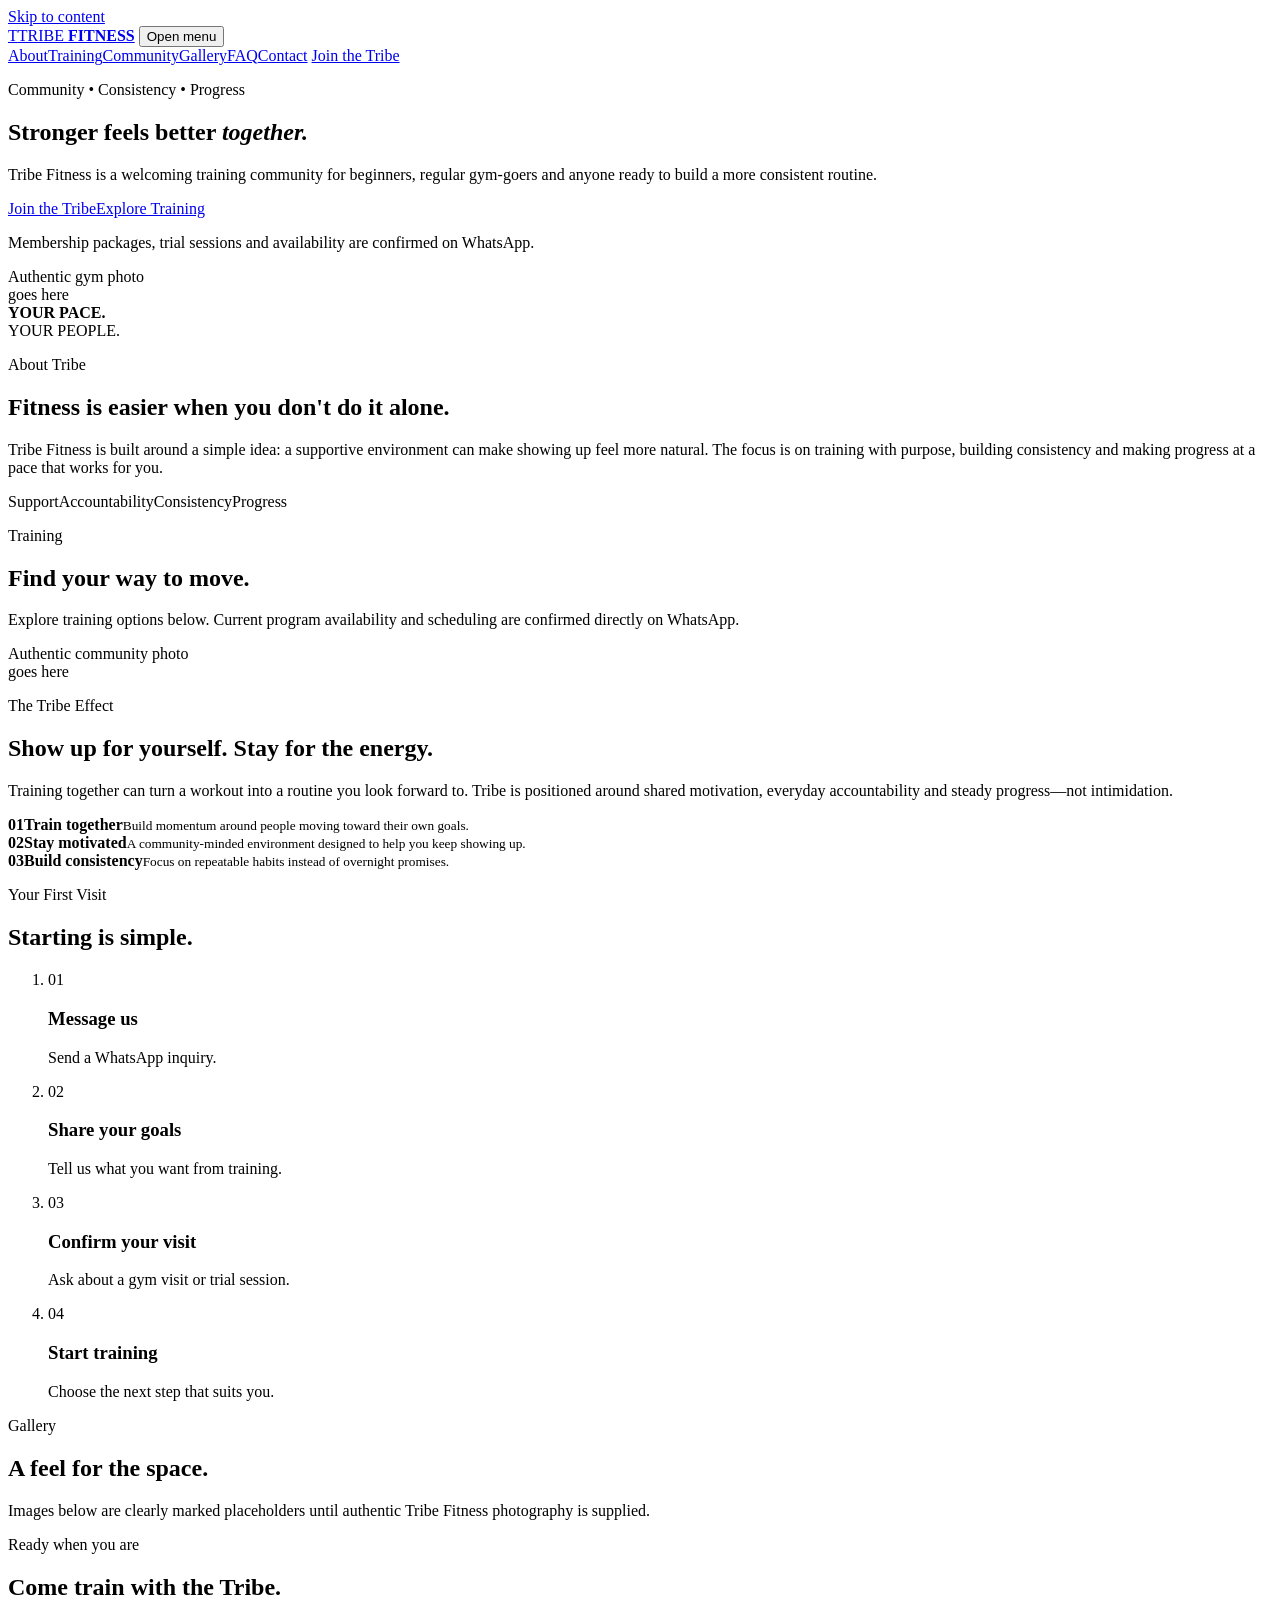
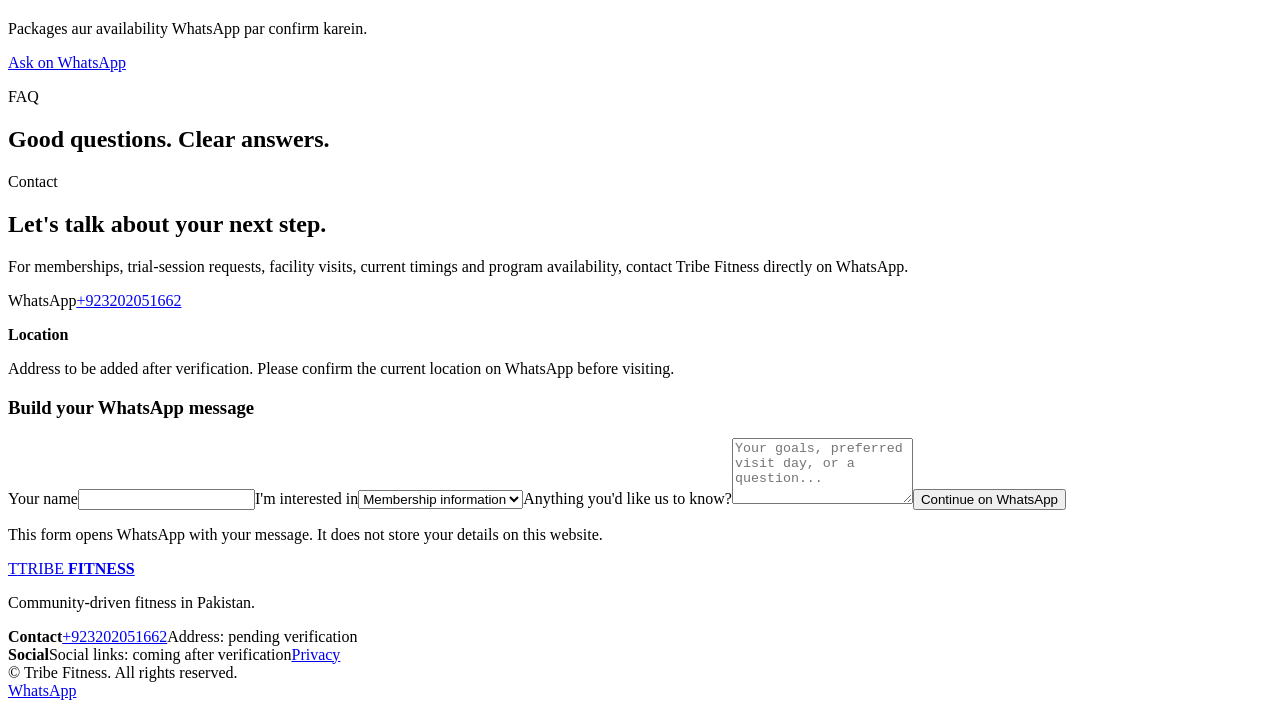
==== index.html @ e1e989a7 "Add index.html" ====
<!doctype html>
<html lang="en-PK">
<head>
  <meta charset="utf-8">
  <meta name="viewport" content="width=device-width,initial-scale=1">
  <title>Tribe Fitness Pakistan | Train Together. Progress Together.</title>
  <meta name="description" content="Tribe Fitness is a community-driven fitness space in Pakistan focused on supportive training, consistency and progress. Ask about memberships, trials and visits on WhatsApp.">
  <meta name="theme-color" content="#0b1017">
  <meta property="og:title" content="Tribe Fitness | Train Together. Progress Together.">
  <meta property="og:description" content="A supportive fitness community built around consistency, accountability and progress.">
  <meta property="og:type" content="website">
  <meta property="og:url" content="https://probuilderoffical.github.io/tribefitness/">
  <link rel="canonical" href="https://probuilderoffical.github.io/tribefitness/">
  <link rel="stylesheet" href="./assets/css/styles.css">
  <script type="application/ld+json">
  {"@context":"https://schema.org","@type":"HealthClub","name":"Tribe Fitness","url":"https://probuilderoffical.github.io/tribefitness/","telephone":"+923202051662","address":{"@type":"PostalAddress","addressCountry":"PK"}}
  </script>
</head>
<body>
<a class="skip-link" href="#main">Skip to content</a>
<header class="site-header" id="top">
  <div class="container nav-wrap">
    <a class="brand" href="#top" aria-label="Tribe Fitness home"><span class="brand-mark">T</span><span>TRIBE <b>FITNESS</b></span></a>
    <button class="nav-toggle" aria-expanded="false" aria-controls="site-nav"><span class="sr-only">Open menu</span><span></span><span></span></button>
    <nav id="site-nav" class="site-nav" aria-label="Primary">
      <a href="#about">About</a><a href="#training">Training</a><a href="#community">Community</a><a href="#gallery">Gallery</a><a href="#faq">FAQ</a><a href="#contact">Contact</a>
      <a class="button button-small wa-link" href="https://wa.me/923202051662">Join the Tribe</a>
    </nav>
  </div>
</header>

<main id="main">
<section class="hero">
  <div class="container hero-grid">
    <div class="hero-copy">
      <p class="eyebrow">Community • Consistency • Progress</p>
      <h1>Stronger feels better <em>together.</em></h1>
      <p class="lead">Tribe Fitness is a welcoming training community for beginners, regular gym-goers and anyone ready to build a more consistent routine.</p>
      <div class="actions"><a class="button wa-link" href="https://wa.me/923202051662">Join the Tribe</a><a class="button button-ghost" href="#training">Explore Training</a></div>
      <p class="micro">Membership packages, trial sessions and availability are confirmed on WhatsApp.</p>
    </div>
    <div class="hero-art" aria-label="Tribe Fitness community placeholder visual">
      <div class="photo-placeholder photo-tall"><span>Authentic gym photo<br>goes here</span></div>
      <div class="hero-badge"><strong>YOUR PACE.</strong><br>YOUR PEOPLE.</div>
    </div>
  </div>
</section>

<section class="section" id="about">
  <div class="container split">
    <div><p class="eyebrow">About Tribe</p><h2>Fitness is easier when you don't do it alone.</h2></div>
    <div><p>Tribe Fitness is built around a simple idea: a supportive environment can make showing up feel more natural. The focus is on training with purpose, building consistency and making progress at a pace that works for you.</p><div class="pill-row"><span>Support</span><span>Accountability</span><span>Consistency</span><span>Progress</span></div></div>
  </div>
</section>

<section class="section section-dark" id="training">
  <div class="container">
    <div class="section-head"><div><p class="eyebrow">Training</p><h2>Find your way to move.</h2></div><p>Explore training options below. Current program availability and scheduling are confirmed directly on WhatsApp.</p></div>
    <div class="card-grid" id="program-grid"></div>
  </div>
</section>

<section class="section community" id="community">
  <div class="container community-grid">
    <div class="photo-placeholder photo-wide"><span>Authentic community photo<br>goes here</span></div>
    <div><p class="eyebrow">The Tribe Effect</p><h2>Show up for yourself. Stay for the energy.</h2><p>Training together can turn a workout into a routine you look forward to. Tribe is positioned around shared motivation, everyday accountability and steady progress—not intimidation.</p>
      <div class="feature-list"><div><b>01</b><span><strong>Train together</strong><small>Build momentum around people moving toward their own goals.</small></span></div><div><b>02</b><span><strong>Stay motivated</strong><small>A community-minded environment designed to help you keep showing up.</small></span></div><div><b>03</b><span><strong>Build consistency</strong><small>Focus on repeatable habits instead of overnight promises.</small></span></div></div>
      <div id="testimonials" hidden><!-- Activate only when authentic, approved testimonials are available. --></div>
    </div>
  </div>
</section>

<section class="section journey">
  <div class="container"><p class="eyebrow">Your First Visit</p><h2>Starting is simple.</h2><ol class="steps"><li><span>01</span><h3>Message us</h3><p>Send a WhatsApp inquiry.</p></li><li><span>02</span><h3>Share your goals</h3><p>Tell us what you want from training.</p></li><li><span>03</span><h3>Confirm your visit</h3><p>Ask about a gym visit or trial session.</p></li><li><span>04</span><h3>Start training</h3><p>Choose the next step that suits you.</p></li></ol></div>
</section>

<section class="section section-soft" id="gallery">
  <div class="container"><div class="section-head"><div><p class="eyebrow">Gallery</p><h2>A feel for the space.</h2></div><p>Images below are clearly marked placeholders until authentic Tribe Fitness photography is supplied.</p></div><div class="gallery-grid" id="gallery-grid"></div></div>
</section>

<section class="section cta-section">
  <div class="container cta-box"><div><p class="eyebrow">Ready when you are</p><h2>Come train with the Tribe.</h2><p>Packages aur availability WhatsApp par confirm karein.</p></div><a class="button button-light wa-link" href="https://wa.me/923202051662">Ask on WhatsApp</a></div>
</section>

<section class="section" id="faq">
  <div class="container narrow"><p class="eyebrow">FAQ</p><h2>Good questions. Clear answers.</h2><div id="faq-list" class="faq-list"></div></div>
</section>

<section class="section section-dark" id="contact">
  <div class="container contact-grid"><div><p class="eyebrow">Contact</p><h2>Let's talk about your next step.</h2><p>For memberships, trial-session requests, facility visits, current timings and program availability, contact Tribe Fitness directly on WhatsApp.</p><p class="contact-number"><span>WhatsApp</span><a href="https://wa.me/923202051662">+923202051662</a></p><div class="address-note"><strong>Location</strong><p>Address to be added after verification. Please confirm the current location on WhatsApp before visiting.</p></div></div>
    <form id="whatsapp-form" class="contact-form"><h3>Build your WhatsApp message</h3><label for="name">Your name</label><input id="name" name="name" autocomplete="name" required><label for="interest">I'm interested in</label><select id="interest" name="interest"><option>Membership information</option><option>Trial session</option><option>Facility visit</option><option>Personal coaching</option><option>Training options</option></select><label for="message">Anything you'd like us to know?</label><textarea id="message" name="message" rows="4" placeholder="Your goals, preferred visit day, or a question..."></textarea><button class="button" type="submit">Continue on WhatsApp</button><p class="micro">This form opens WhatsApp with your message. It does not store your details on this website.</p></form>
  </div>
</section>
</main>

<footer class="site-footer"><div class="container footer-grid"><div><a class="brand" href="#top"><span class="brand-mark">T</span><span>TRIBE <b>FITNESS</b></span></a><p>Community-driven fitness in Pakistan.</p></div><div><strong>Contact</strong><a href="https://wa.me/923202051662">+923202051662</a><span>Address: pending verification</span></div><div><strong>Social</strong><span>Social links: coming after verification</span><a href="./privacy.html">Privacy</a></div></div><div class="container footer-bottom">© <span id="year"></span> Tribe Fitness. All rights reserved.</div></footer>
<a class="mobile-wa wa-link" href="https://wa.me/923202051662" aria-label="Contact Tribe Fitness on WhatsApp">WhatsApp</a>

<dialog id="lightbox"><button class="lightbox-close" aria-label="Close image">×</button><div id="lightbox-content"></div></dialog>
<script src="./assets/js/content.js"></script>
<script src="./assets/js/main.js"></script>
</body></html>
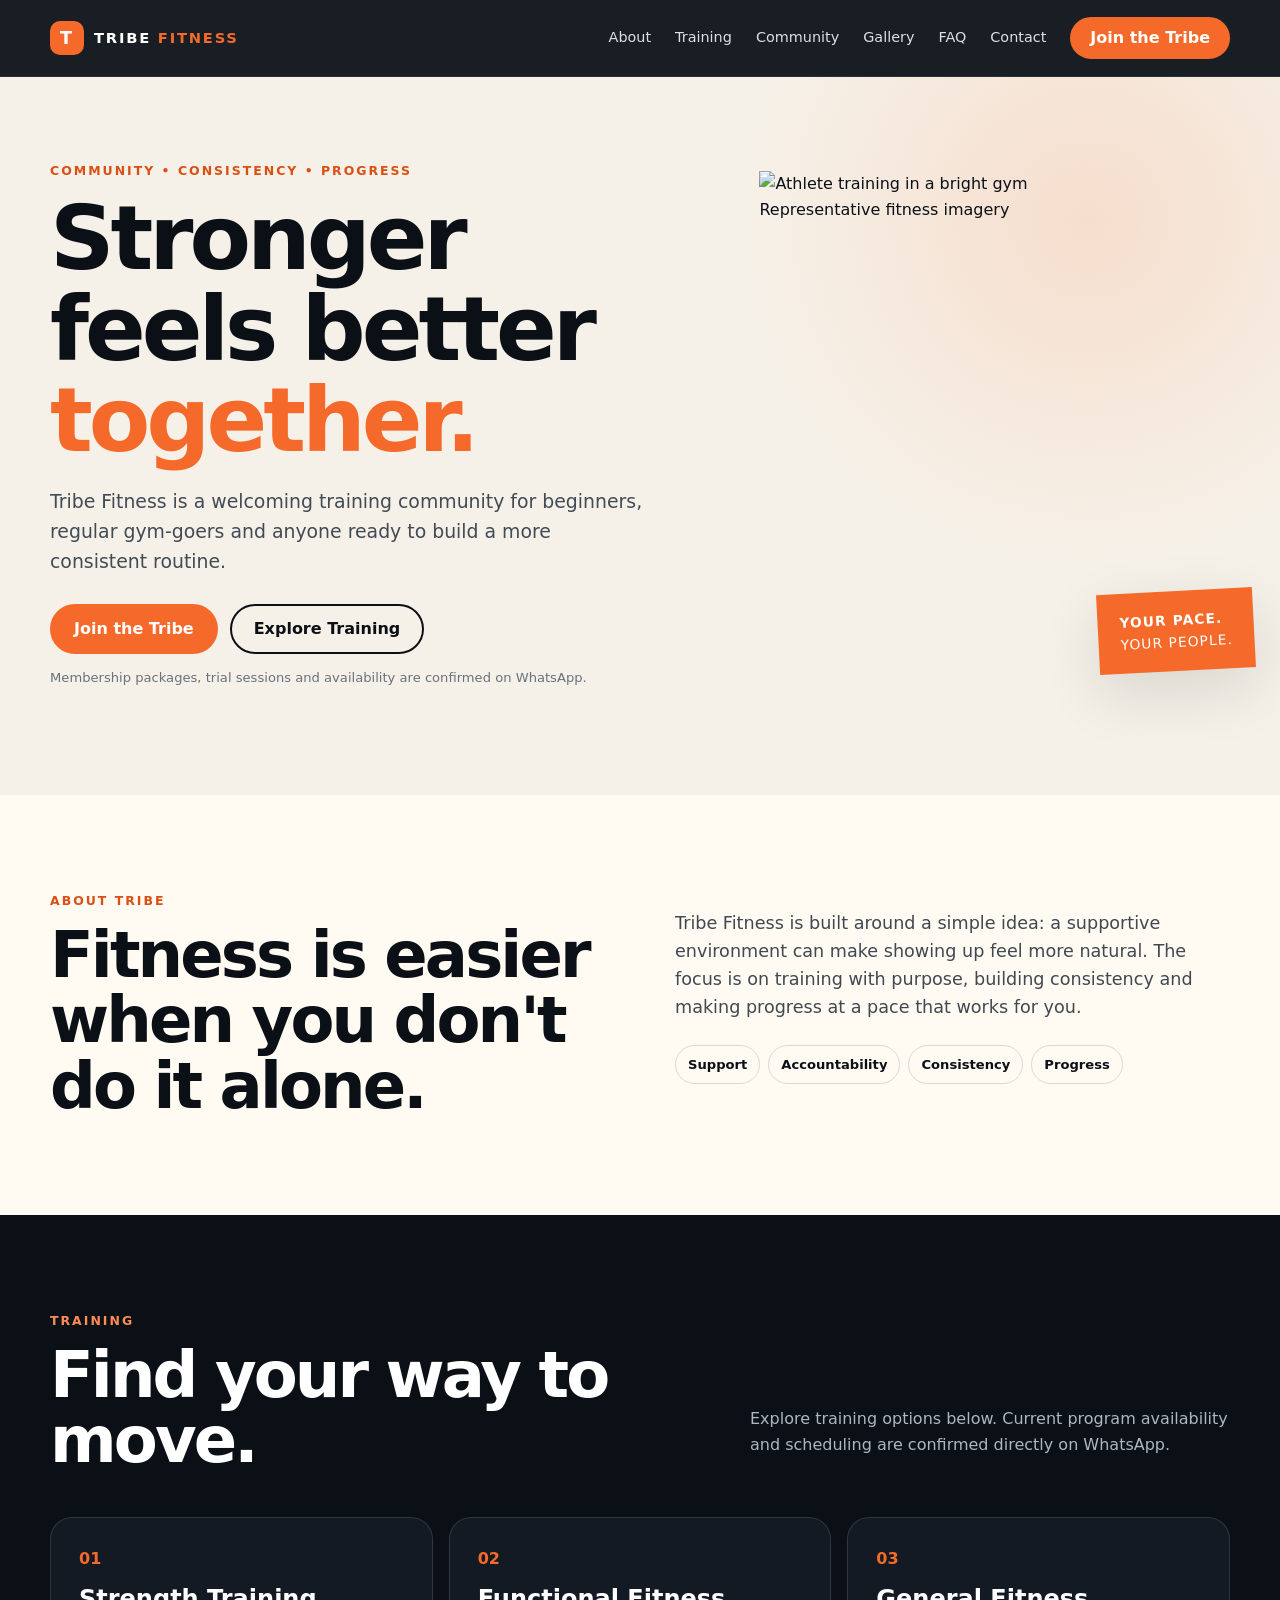
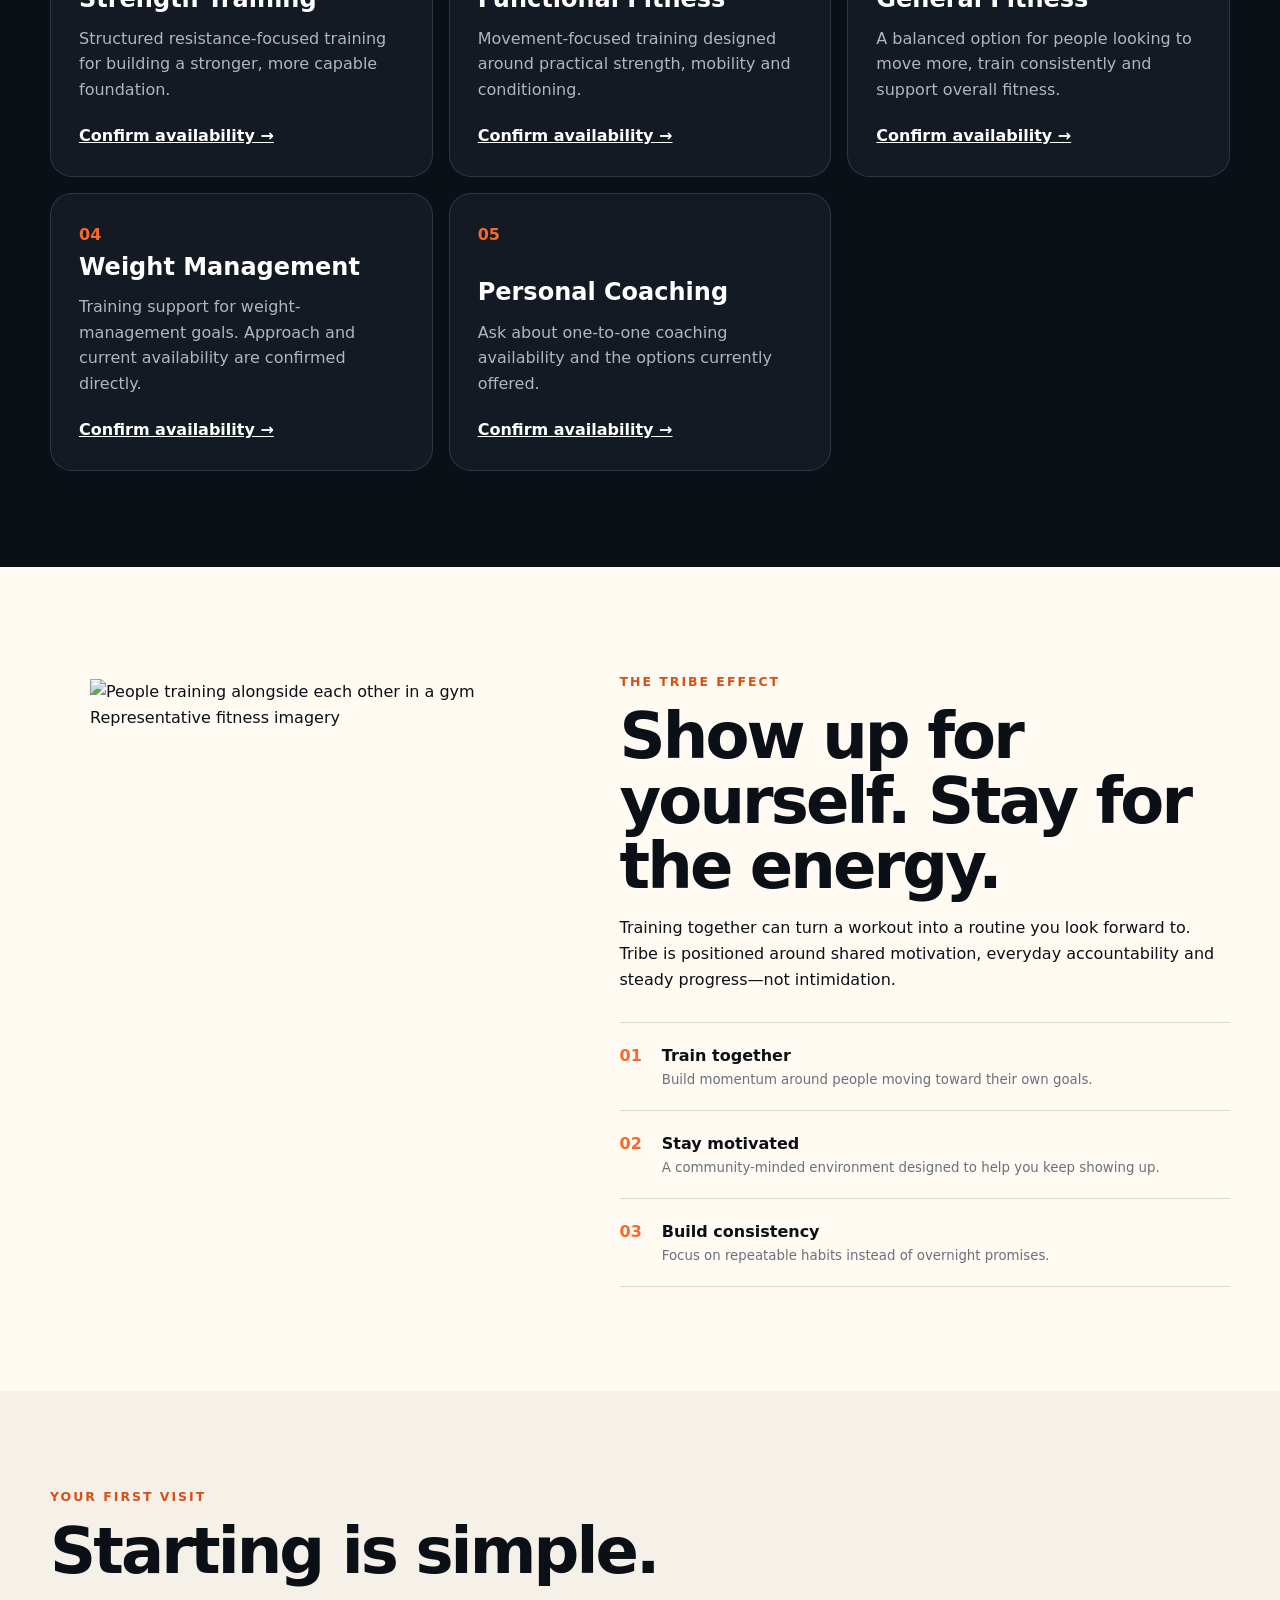
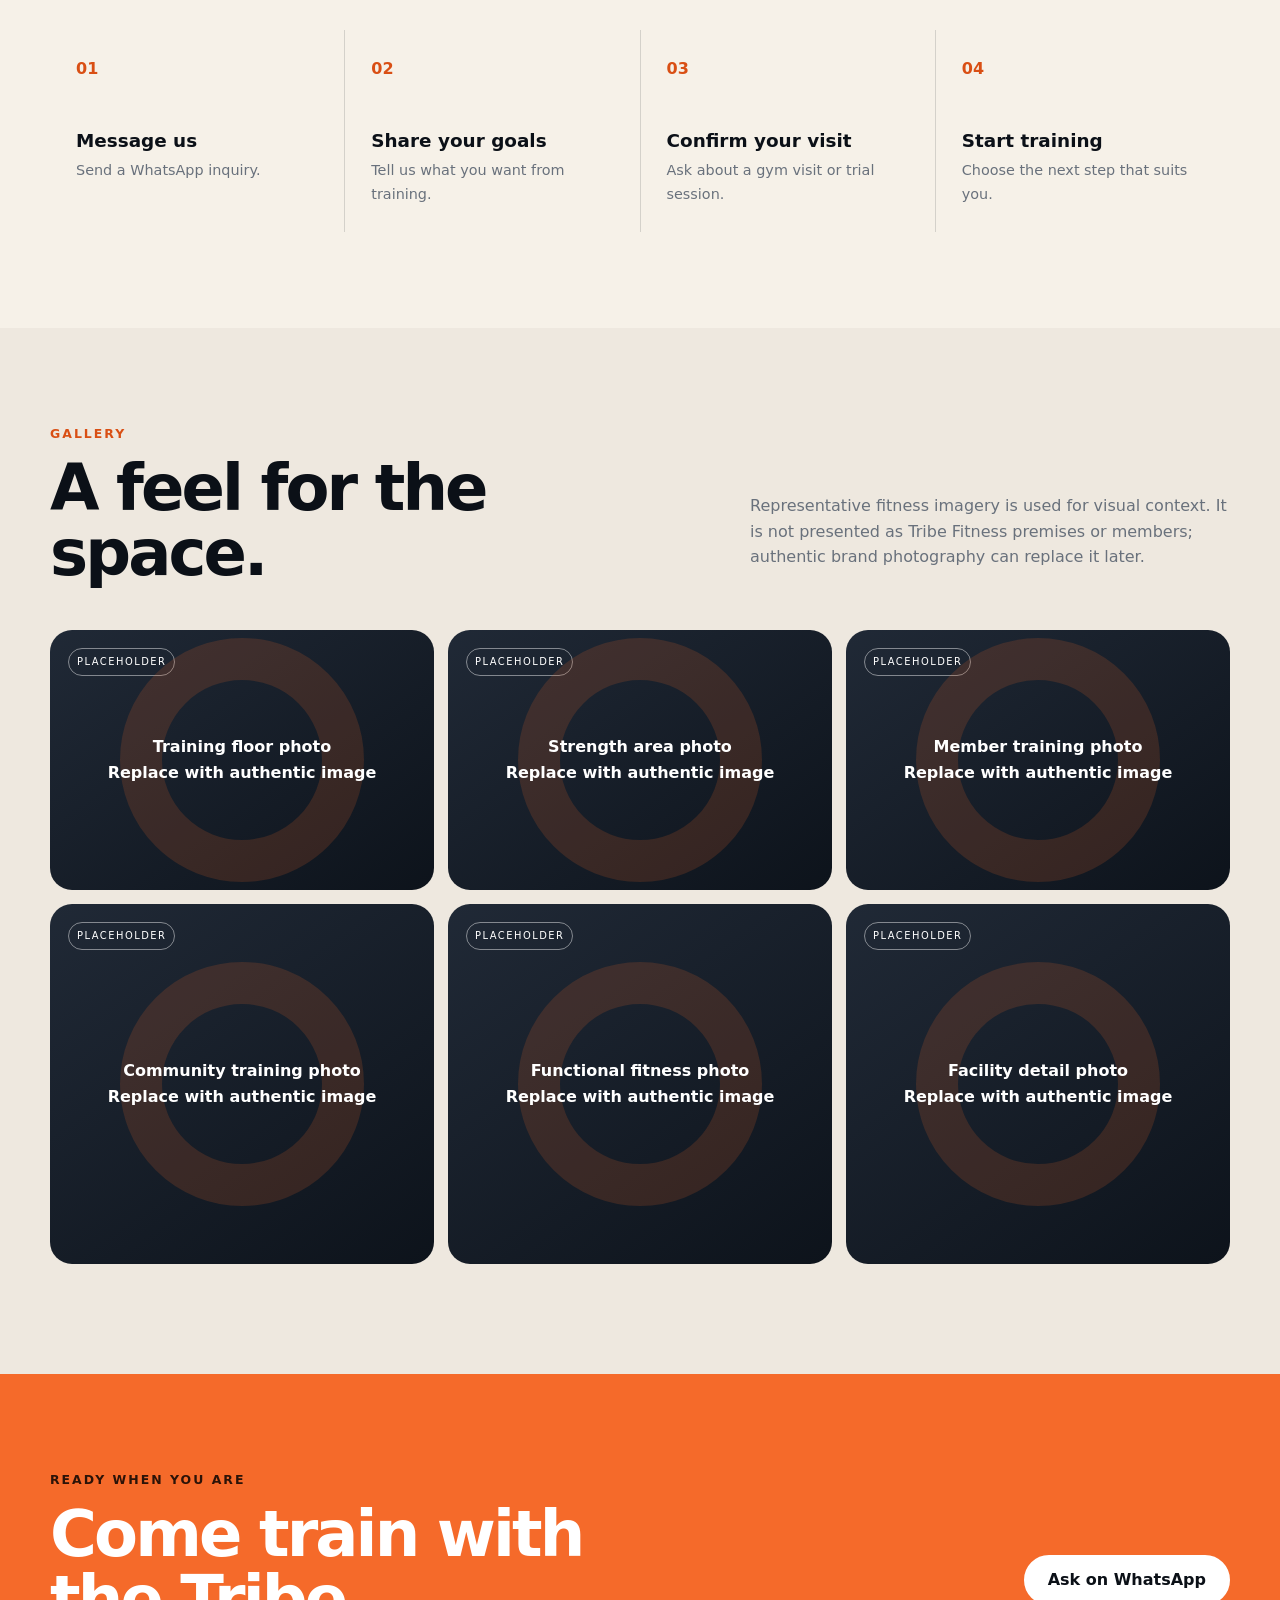
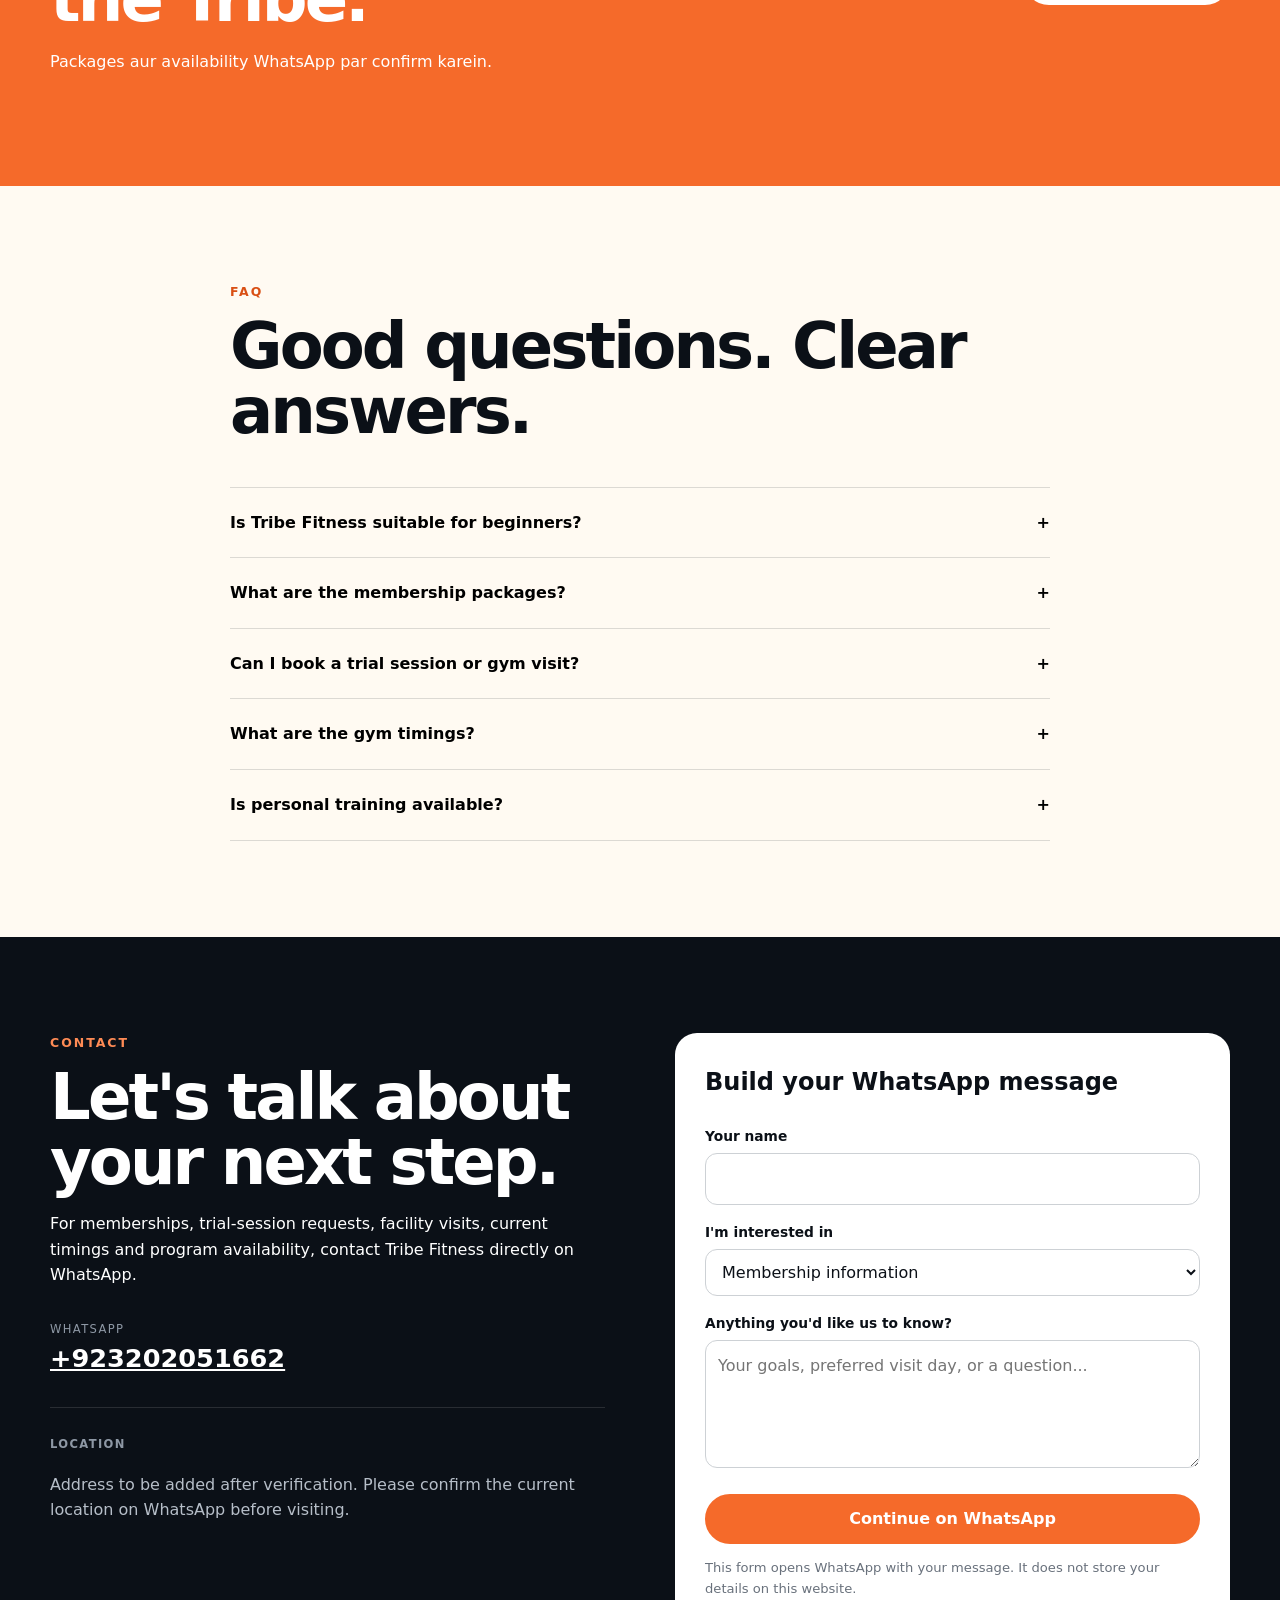
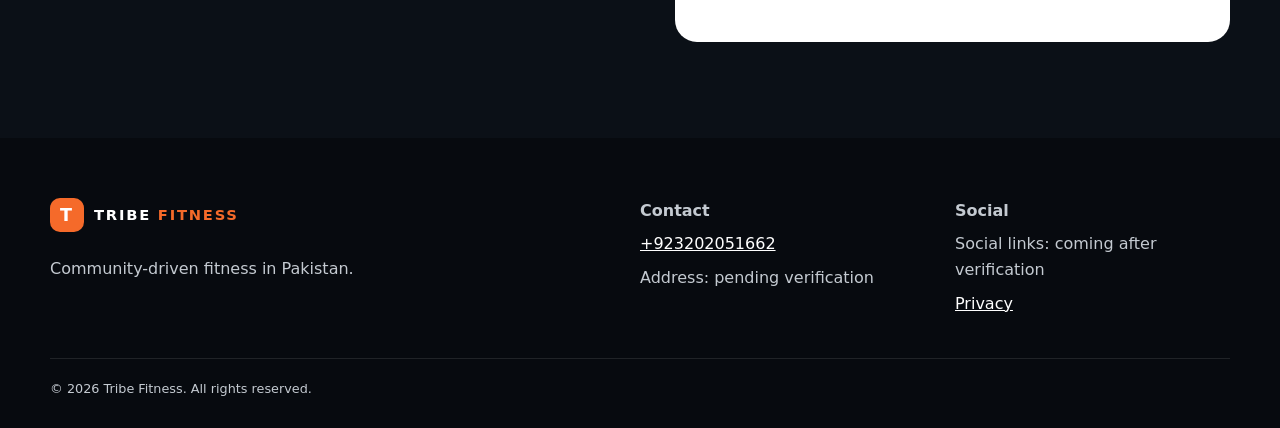
==== commit 262dc434: "Improve index.html with responsive imagery and motion" ====
--- a/index.html
+++ b/index.html
@@ -39,21 +39,21 @@
       <div class="actions"><a class="button wa-link" href="https://wa.me/923202051662">Join the Tribe</a><a class="button button-ghost" href="#training">Explore Training</a></div>
       <p class="micro">Membership packages, trial sessions and availability are confirmed on WhatsApp.</p>
     </div>
-    <div class="hero-art" aria-label="Tribe Fitness community placeholder visual">
-      <div class="photo-placeholder photo-tall"><span>Authentic gym photo<br>goes here</span></div>
+    <div class="hero-art reveal" aria-label="Fitness training visual">
+      <figure class="media-frame photo-tall"><img src="https://images.unsplash.com/photo-1662045010187-80bf72e85eee?auto=format&fit=crop&w=1100&q=82" alt="Athlete training in a bright gym" width="900" height="1200" fetchpriority="high" decoding="async"><figcaption>Representative fitness imagery</figcaption></figure>
       <div class="hero-badge"><strong>YOUR PACE.</strong><br>YOUR PEOPLE.</div>
     </div>
   </div>
 </section>
 
-<section class="section" id="about">
+<section class="section reveal" id="about">
   <div class="container split">
     <div><p class="eyebrow">About Tribe</p><h2>Fitness is easier when you don't do it alone.</h2></div>
     <div><p>Tribe Fitness is built around a simple idea: a supportive environment can make showing up feel more natural. The focus is on training with purpose, building consistency and making progress at a pace that works for you.</p><div class="pill-row"><span>Support</span><span>Accountability</span><span>Consistency</span><span>Progress</span></div></div>
   </div>
 </section>
 
-<section class="section section-dark" id="training">
+<section class="section section-dark reveal" id="training">
   <div class="container">
     <div class="section-head"><div><p class="eyebrow">Training</p><h2>Find your way to move.</h2></div><p>Explore training options below. Current program availability and scheduling are confirmed directly on WhatsApp.</p></div>
     <div class="card-grid" id="program-grid"></div>
@@ -62,7 +62,7 @@
 
 <section class="section community" id="community">
   <div class="container community-grid">
-    <div class="photo-placeholder photo-wide"><span>Authentic community photo<br>goes here</span></div>
+    <figure class="media-frame photo-wide reveal"><img src="https://images.unsplash.com/photo-1723117418183-2422c62a5a75?auto=format&fit=crop&w=1200&q=82" alt="People training alongside each other in a gym" width="1200" height="800" loading="lazy" decoding="async"><figcaption>Representative fitness imagery</figcaption></figure>
     <div><p class="eyebrow">The Tribe Effect</p><h2>Show up for yourself. Stay for the energy.</h2><p>Training together can turn a workout into a routine you look forward to. Tribe is positioned around shared motivation, everyday accountability and steady progress—not intimidation.</p>
       <div class="feature-list"><div><b>01</b><span><strong>Train together</strong><small>Build momentum around people moving toward their own goals.</small></span></div><div><b>02</b><span><strong>Stay motivated</strong><small>A community-minded environment designed to help you keep showing up.</small></span></div><div><b>03</b><span><strong>Build consistency</strong><small>Focus on repeatable habits instead of overnight promises.</small></span></div></div>
       <div id="testimonials" hidden><!-- Activate only when authentic, approved testimonials are available. --></div>
@@ -70,19 +70,19 @@
   </div>
 </section>
 
-<section class="section journey">
+<section class="section journey reveal">
   <div class="container"><p class="eyebrow">Your First Visit</p><h2>Starting is simple.</h2><ol class="steps"><li><span>01</span><h3>Message us</h3><p>Send a WhatsApp inquiry.</p></li><li><span>02</span><h3>Share your goals</h3><p>Tell us what you want from training.</p></li><li><span>03</span><h3>Confirm your visit</h3><p>Ask about a gym visit or trial session.</p></li><li><span>04</span><h3>Start training</h3><p>Choose the next step that suits you.</p></li></ol></div>
 </section>
 
-<section class="section section-soft" id="gallery">
-  <div class="container"><div class="section-head"><div><p class="eyebrow">Gallery</p><h2>A feel for the space.</h2></div><p>Images below are clearly marked placeholders until authentic Tribe Fitness photography is supplied.</p></div><div class="gallery-grid" id="gallery-grid"></div></div>
+<section class="section section-soft reveal" id="gallery">
+  <div class="container"><div class="section-head"><div><p class="eyebrow">Gallery</p><h2>A feel for the space.</h2></div><p>Representative fitness imagery is used for visual context. It is not presented as Tribe Fitness premises or members; authentic brand photography can replace it later.</p></div><div class="gallery-grid" id="gallery-grid"></div></div>
 </section>
 
-<section class="section cta-section">
+<section class="section cta-section reveal">
   <div class="container cta-box"><div><p class="eyebrow">Ready when you are</p><h2>Come train with the Tribe.</h2><p>Packages aur availability WhatsApp par confirm karein.</p></div><a class="button button-light wa-link" href="https://wa.me/923202051662">Ask on WhatsApp</a></div>
 </section>
 
-<section class="section" id="faq">
+<section class="section reveal" id="faq">
   <div class="container narrow"><p class="eyebrow">FAQ</p><h2>Good questions. Clear answers.</h2><div id="faq-list" class="faq-list"></div></div>
 </section>
 
--- a/assets/css/styles.css
+++ b/assets/css/styles.css
@@ -0,0 +1,2 @@
+:root{--ink:#0b1017;--ink-2:#131a23;--cream:#f6f1e8;--paper:#fffaf2;--orange:#f56a2a;--orange-dark:#d94f14;--muted:#69717c;--line:rgba(11,16,23,.14);--radius:22px;--shadow:0 20px 60px rgba(11,16,23,.12);--max:1180px}*{box-sizing:border-box}html{scroll-behavior:smooth}body{margin:0;background:var(--paper);color:var(--ink);font-family:Inter,ui-sans-serif,system-ui,-apple-system,BlinkMacSystemFont,"Segoe UI",sans-serif;line-height:1.6}body.nav-open{overflow:hidden}a{color:inherit}button,input,select,textarea{font:inherit}.container{width:min(calc(100% - 40px),var(--max));margin-inline:auto}.narrow{max-width:820px}.skip-link{position:fixed;left:16px;top:-100px;z-index:1000;background:#fff;padding:10px 14px}.skip-link:focus{top:16px}.site-header{position:sticky;top:0;z-index:50;background:rgba(11,16,23,.94);color:#fff;backdrop-filter:blur(12px);border-bottom:1px solid rgba(255,255,255,.08)}.nav-wrap{min-height:76px;display:flex;align-items:center;justify-content:space-between;gap:24px}.brand{display:inline-flex;align-items:center;gap:10px;text-decoration:none;font-size:.92rem;letter-spacing:.12em;font-weight:800}.brand b{color:var(--orange)}.brand-mark{display:grid;place-items:center;width:34px;height:34px;background:var(--orange);color:#fff;border-radius:10px;font-size:1.1rem}.site-nav{display:flex;align-items:center;gap:24px}.site-nav>a:not(.button){text-decoration:none;color:#dce0e5;font-size:.9rem}.site-nav>a:hover{color:#fff}.nav-toggle{display:none;background:none;border:0;color:#fff;padding:10px}.nav-toggle span:not(.sr-only){display:block;width:24px;height:2px;background:currentColor;margin:5px}.button{display:inline-flex;justify-content:center;align-items:center;min-height:50px;padding:0 22px;border:2px solid var(--orange);border-radius:999px;background:var(--orange);color:#fff;text-decoration:none;font-weight:800;cursor:pointer;transition:.2s}.button:hover{background:var(--orange-dark);border-color:var(--orange-dark);transform:translateY(-1px)}.button-small{min-height:42px;padding-inline:18px}.button-ghost{background:transparent;color:var(--ink);border-color:var(--ink)}.button-ghost:hover{background:var(--ink);border-color:var(--ink);color:#fff}.button-light{background:#fff;color:var(--ink);border-color:#fff}.hero{overflow:hidden;padding:78px 0 88px;background:radial-gradient(circle at 85% 20%,rgba(245,106,42,.14),transparent 28%),var(--cream)}.hero-grid{display:grid;grid-template-columns:1.08fr .92fr;align-items:center;gap:70px}.eyebrow{margin:0 0 12px;color:var(--orange-dark);text-transform:uppercase;letter-spacing:.16em;font-size:.78rem;font-weight:900}.hero h1,.section h2{margin:0;letter-spacing:-.045em;line-height:1.02}.hero h1{max-width:760px;font-size:clamp(3.5rem,7vw,6.8rem)}.hero h1 em{display:block;color:var(--orange);font-style:normal}.lead{max-width:640px;font-size:1.18rem;color:#414a55}.actions{display:flex;gap:12px;flex-wrap:wrap;margin:28px 0 12px}.micro{font-size:.82rem;color:var(--muted)}.hero-art{position:relative;min-height:520px}.photo-placeholder{position:relative;display:grid;place-items:center;overflow:hidden;border-radius:var(--radius);background:linear-gradient(145deg,#202936,#0d131b);color:#fff;text-align:center;box-shadow:var(--shadow)}.photo-placeholder:before{content:"PLACEHOLDER";position:absolute;top:18px;left:18px;padding:5px 8px;border:1px solid rgba(255,255,255,.45);border-radius:999px;font-size:.62rem;letter-spacing:.15em}.photo-placeholder:after{content:"";position:absolute;width:160px;height:160px;border:42px solid var(--orange);border-radius:50%;opacity:.16}.photo-placeholder span{position:relative;z-index:1;font-weight:800}.photo-tall{height:520px}.hero-badge{position:absolute;right:-24px;bottom:36px;background:var(--orange);color:#fff;padding:18px 22px;transform:rotate(-3deg);font-size:.86rem;letter-spacing:.08em;box-shadow:var(--shadow)}.section{padding:96px 0}.section h2{font-size:clamp(2.4rem,5vw,4.6rem);max-width:780px}.split{display:grid;grid-template-columns:1fr 1fr;gap:70px;align-items:start}.split>div:last-child{font-size:1.1rem;color:#404852}.pill-row{display:flex;flex-wrap:wrap;gap:8px;margin-top:24px}.pill-row span{border:1px solid var(--line);border-radius:999px;padding:8px 12px;color:var(--ink);font-size:.82rem;font-weight:700}.section-dark{background:var(--ink);color:#fff}.section-dark .eyebrow{color:#ff8b55}.section-head{display:flex;justify-content:space-between;gap:40px;align-items:end;margin-bottom:44px}.section-head>p{max-width:480px;color:#69717c}.section-dark .section-head>p{color:#aeb6c1}.card-grid{display:grid;grid-template-columns:repeat(3,1fr);gap:16px}.training-card{min-height:260px;padding:28px;border:1px solid rgba(255,255,255,.12);border-radius:var(--radius);background:var(--ink-2);display:flex;flex-direction:column}.training-card .num{color:var(--orange);font-weight:900}.training-card h3{margin:auto 0 8px;font-size:1.5rem}.training-card p{color:#aeb6c1;margin:0}.training-card a{margin-top:20px;color:#fff;font-weight:800}.community-grid{display:grid;grid-template-columns:.9fr 1.1fr;gap:70px;align-items:center}.photo-wide{height:600px}.feature-list{margin-top:30px;border-top:1px solid var(--line)}.feature-list>div{display:flex;gap:20px;padding:20px 0;border-bottom:1px solid var(--line)}.feature-list b{color:var(--orange)}.feature-list span{display:grid}.feature-list small{color:var(--muted)}.journey{background:var(--cream)}.steps{list-style:none;padding:0;margin:46px 0 0;display:grid;grid-template-columns:repeat(4,1fr);gap:1px;background:var(--line)}.steps li{background:var(--cream);padding:26px}.steps span{color:var(--orange-dark);font-weight:900}.steps h3{font-size:1.15rem;margin:44px 0 4px}.steps p{margin:0;color:var(--muted);font-size:.9rem}.section-soft{background:#eee8df}.gallery-grid{columns:3;column-gap:14px}.gallery-item{width:100%;margin:0 0 14px;padding:0;border:0;background:none;cursor:pointer;break-inside:avoid}.gallery-item .photo-placeholder{height:260px;box-shadow:none}.gallery-item:nth-child(2n) .photo-placeholder{height:360px}.gallery-item:focus-visible{outline:3px solid var(--orange);outline-offset:4px}.cta-section{background:var(--orange);color:#fff}.cta-box{display:flex;align-items:center;justify-content:space-between;gap:40px}.cta-section .eyebrow{color:#2c1308}.cta-section h2{max-width:650px}.faq-list{margin-top:42px}.faq-item{border-top:1px solid var(--line)}.faq-item:last-child{border-bottom:1px solid var(--line)}.faq-item button{width:100%;padding:22px 0;border:0;background:none;text-align:left;font-weight:800;display:flex;justify-content:space-between;gap:20px;cursor:pointer}.faq-answer{padding:0 0 22px;color:var(--muted)}.contact-grid{display:grid;grid-template-columns:1fr 1fr;gap:70px}.contact-number{display:grid;margin-top:32px}.contact-number span,.address-note strong{font-size:.72rem;letter-spacing:.12em;text-transform:uppercase;color:#8e98a5}.contact-number a{font-size:1.6rem;color:#fff;font-weight:800}.address-note{margin-top:28px;padding-top:22px;border-top:1px solid rgba(255,255,255,.12);color:#b6bec8}.contact-form{padding:30px;border-radius:var(--radius);background:#fff;color:var(--ink)}.contact-form h3{margin-top:0;font-size:1.5rem}.contact-form label{display:block;margin:16px 0 6px;font-weight:800;font-size:.86rem}.contact-form input,.contact-form select,.contact-form textarea{width:100%;border:1px solid #cdd1d5;border-radius:12px;padding:12px;background:#fff;color:var(--ink)}.contact-form .button{width:100%;margin-top:18px}.site-footer{padding:60px 0 28px;background:#070a0f;color:#c4cad1}.footer-grid{display:grid;grid-template-columns:2fr 1fr 1fr;gap:40px}.footer-grid>div{display:flex;flex-direction:column;gap:8px}.footer-grid a{color:#fff}.footer-bottom{border-top:1px solid rgba(255,255,255,.1);margin-top:42px;padding-top:20px;font-size:.8rem}.mobile-wa{display:none}.sr-only{position:absolute;width:1px;height:1px;padding:0;margin:-1px;overflow:hidden;clip:rect(0,0,0,0);white-space:nowrap;border:0}:focus-visible{outline:3px solid var(--orange);outline-offset:3px}dialog{width:min(90vw,760px);border:0;border-radius:var(--radius);padding:18px;background:var(--ink);color:#fff}dialog::backdrop{background:rgba(0,0,0,.78)}.lightbox-close{float:right;border:0;background:none;color:#fff;font-size:2rem;cursor:pointer}#lightbox-content{clear:both}.lightbox-placeholder{height:65vh;box-shadow:none}
+@media(max-width:900px){.nav-toggle{display:block}.site-nav{display:none;position:fixed;inset:76px 0 auto 0;background:var(--ink);padding:24px 20px 36px;flex-direction:column;align-items:stretch}.site-nav.open{display:flex}.hero-grid,.split,.community-grid,.contact-grid{grid-template-columns:1fr}.hero-art{min-height:auto}.photo-tall{height:400px}.hero-badge{right:10px}.card-grid{grid-template-columns:1fr 1fr}.steps{grid-template-columns:1fr 1fr}.photo-wide{height:420px}.gallery-grid{columns:2}.footer-grid{grid-template-columns:1fr 1fr}.section-head{align-items:start;flex-direction:column}.mobile-wa{display:flex;position:fixed;right:16px;bottom:16px;z-index:40;background:var(--orange);color:#fff;text-decoration:none;font-weight:900;border-radius:999px;padding:12px 18px;box-shadow:var(--shadow)}}@media(max-width:600px){.container{width:min(calc(100% - 28px),var(--max))}.hero{padding:54px 0 64px}.hero h1{font-size:clamp(3rem,15vw,4.5rem)}.section{padding:70px 0}.card-grid,.steps,.footer-grid{grid-template-columns:1fr}.gallery-grid{columns:1}.cta-box{align-items:flex-start;flex-direction:column}.photo-tall{height:340px}.photo-wide{height:360px}.steps li{padding:22px}.steps h3{margin-top:24px}}@media(prefers-reduced-motion:reduce){html{scroll-behavior:auto}*,*:before,*:after{transition:none!important}}
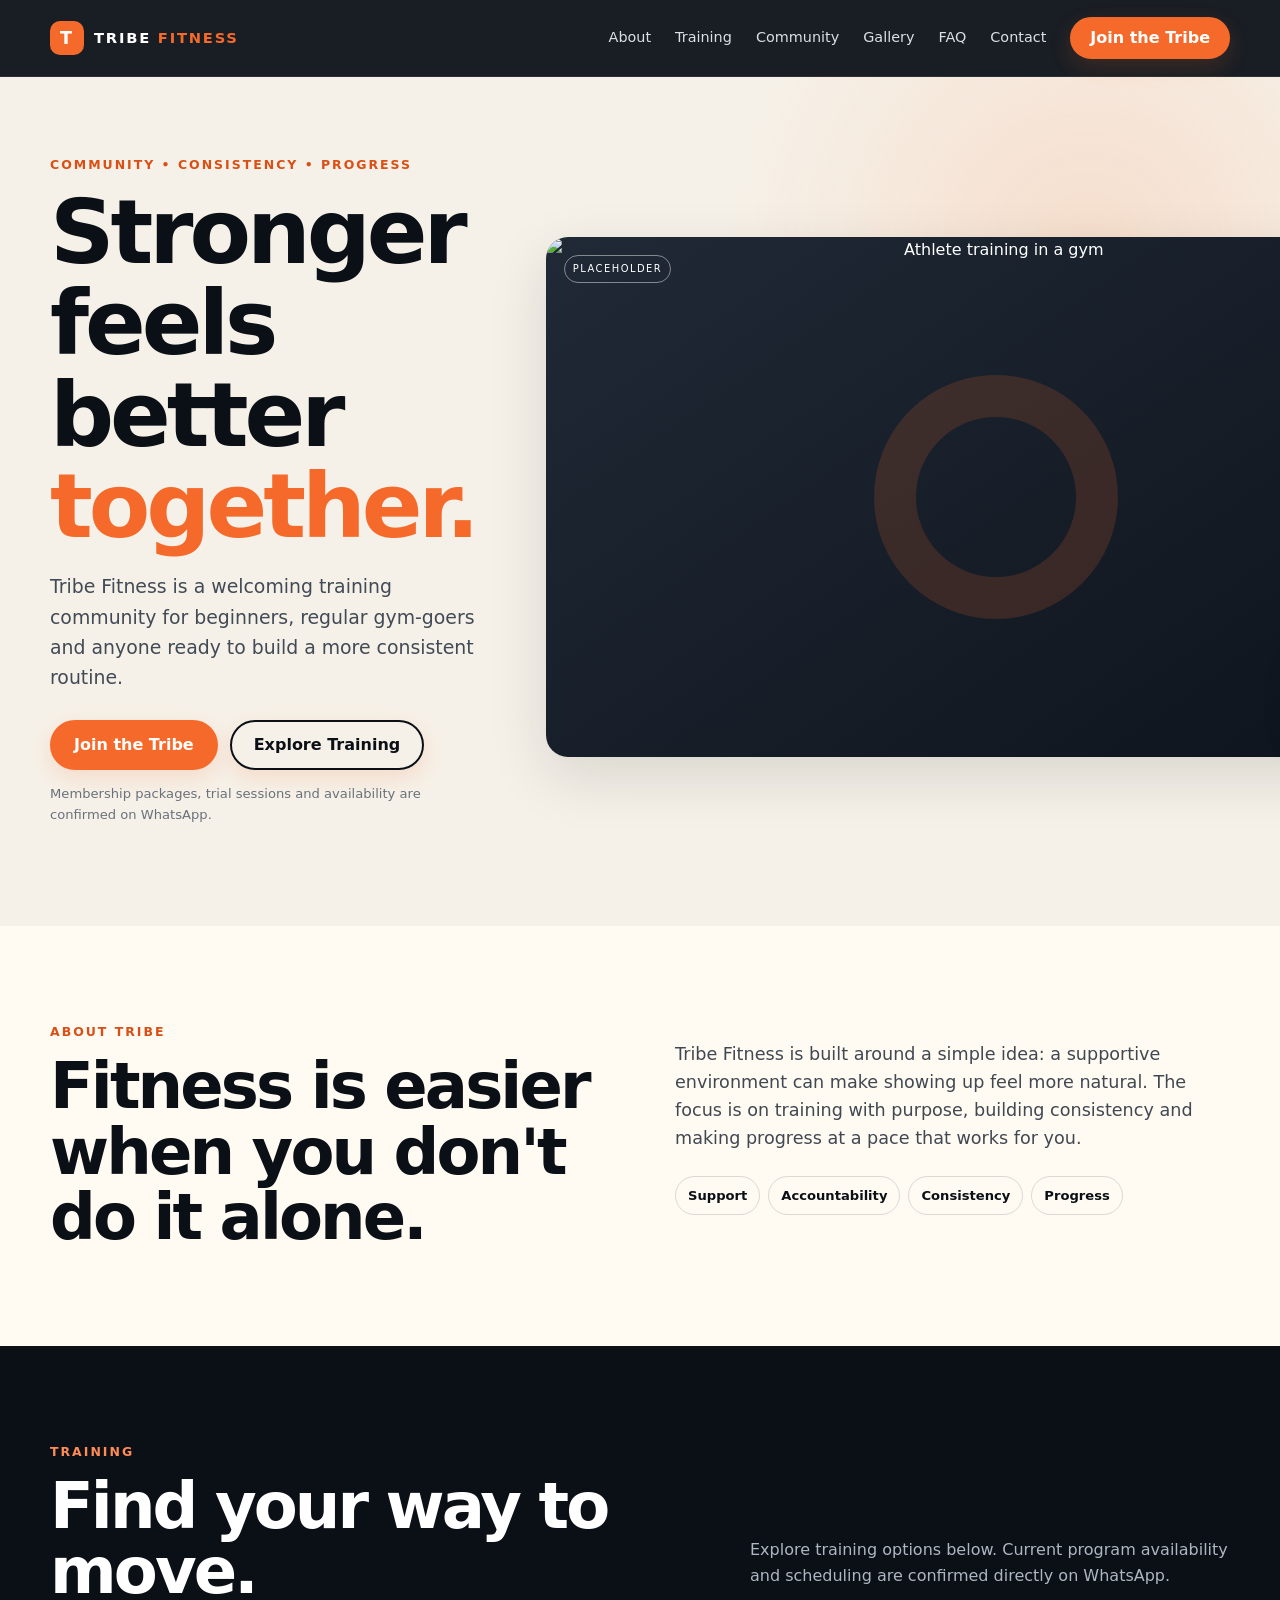
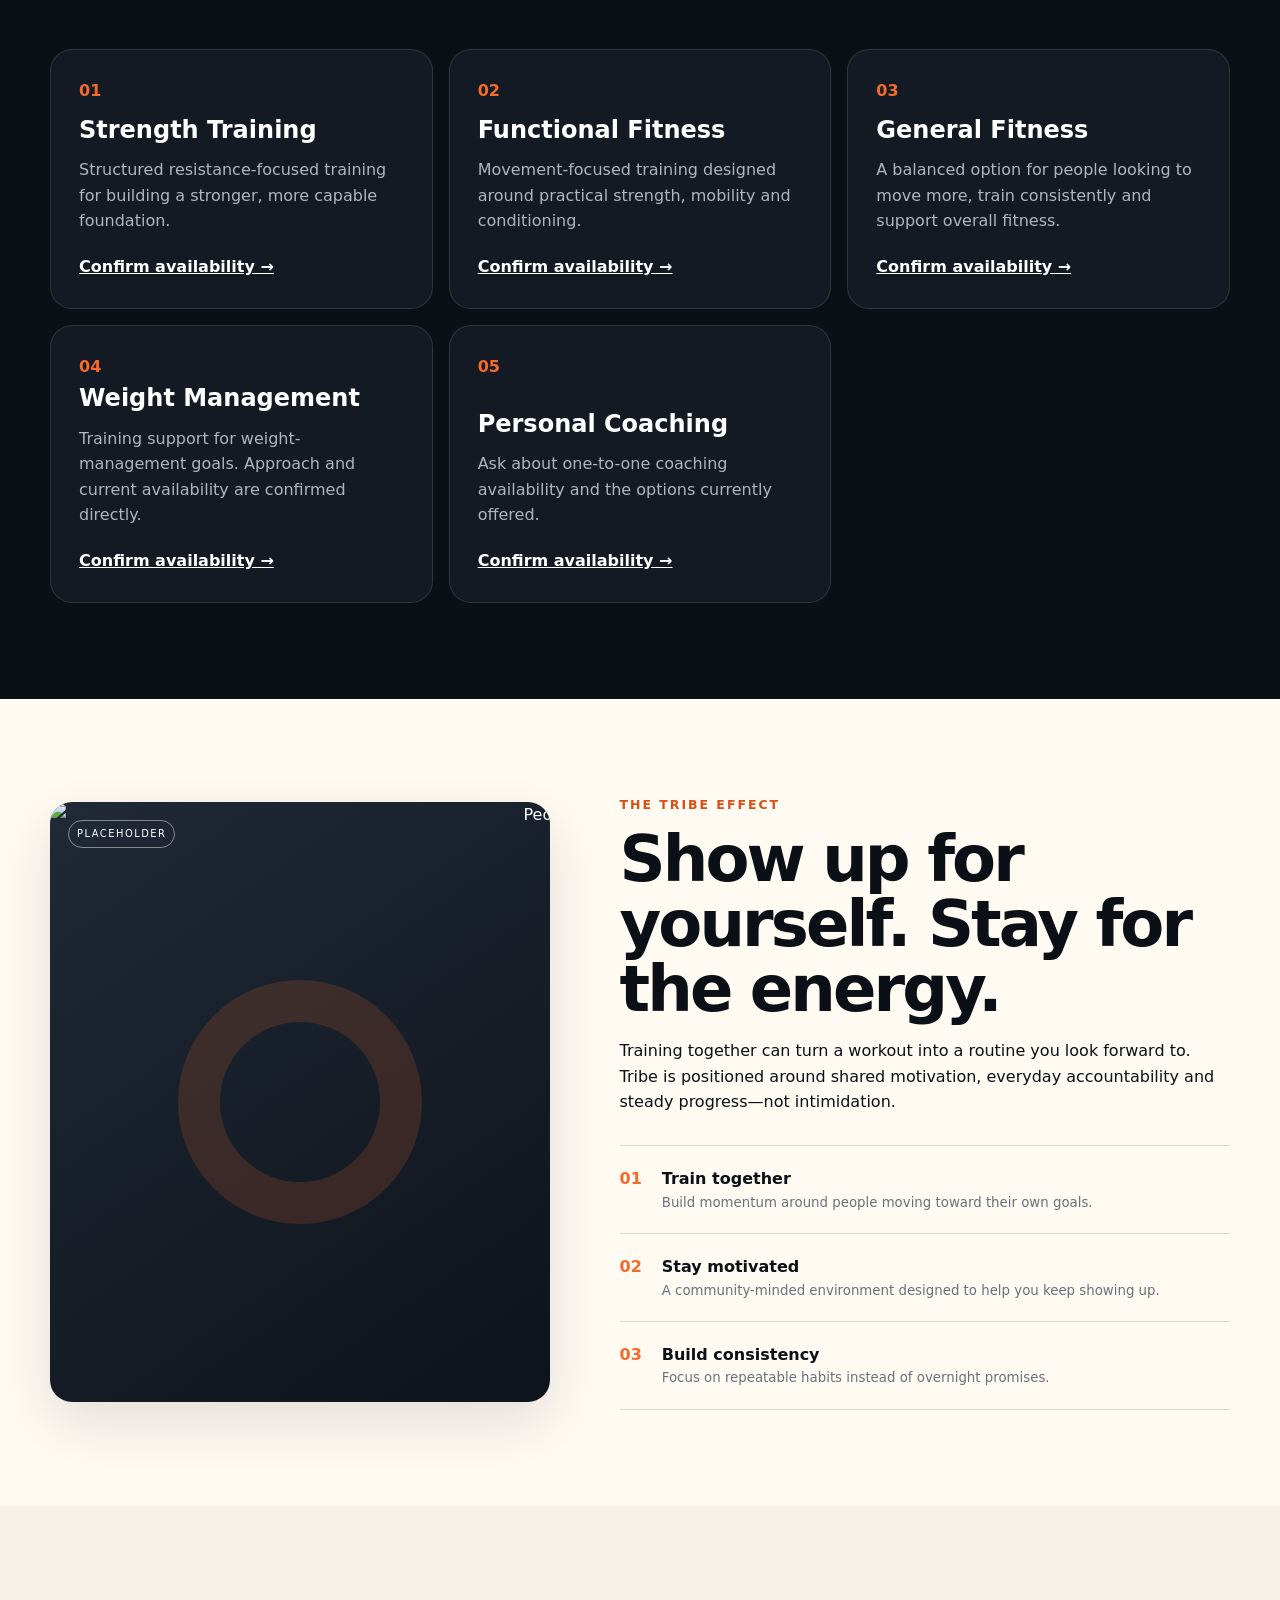
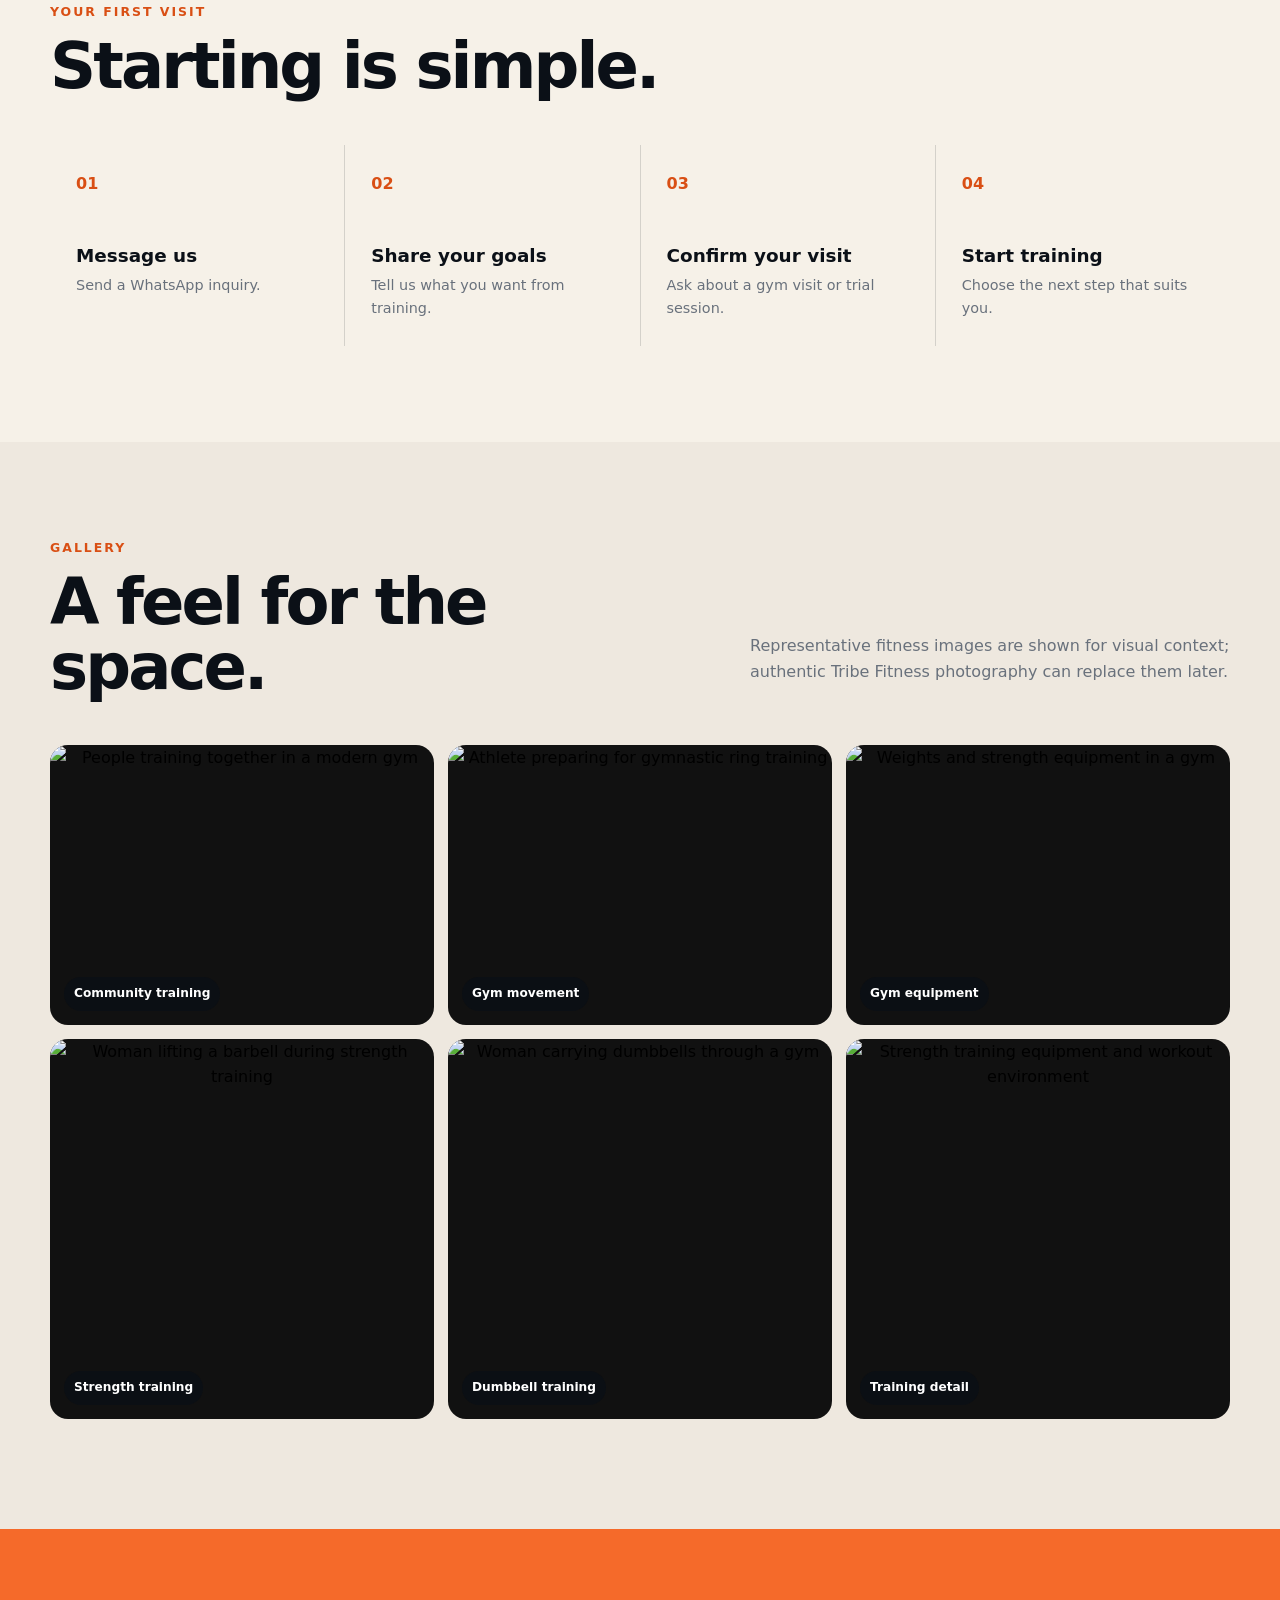
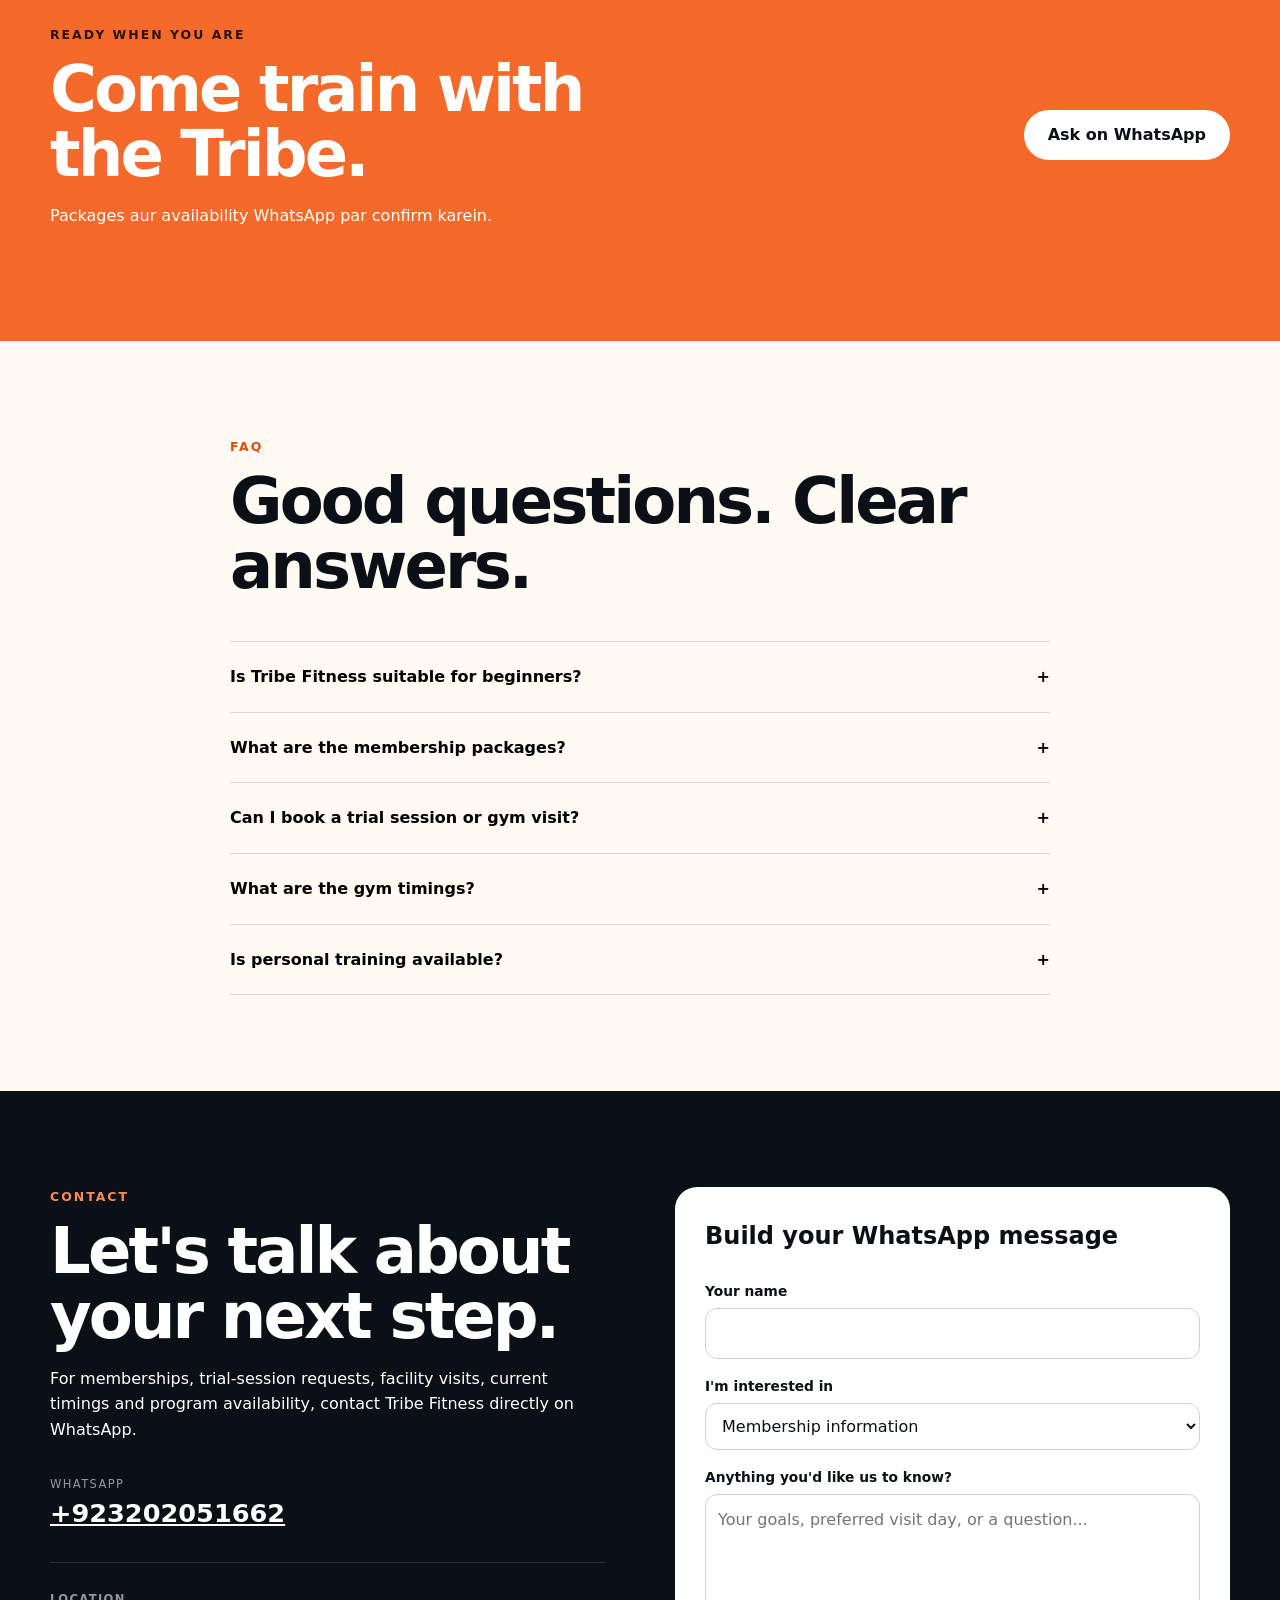
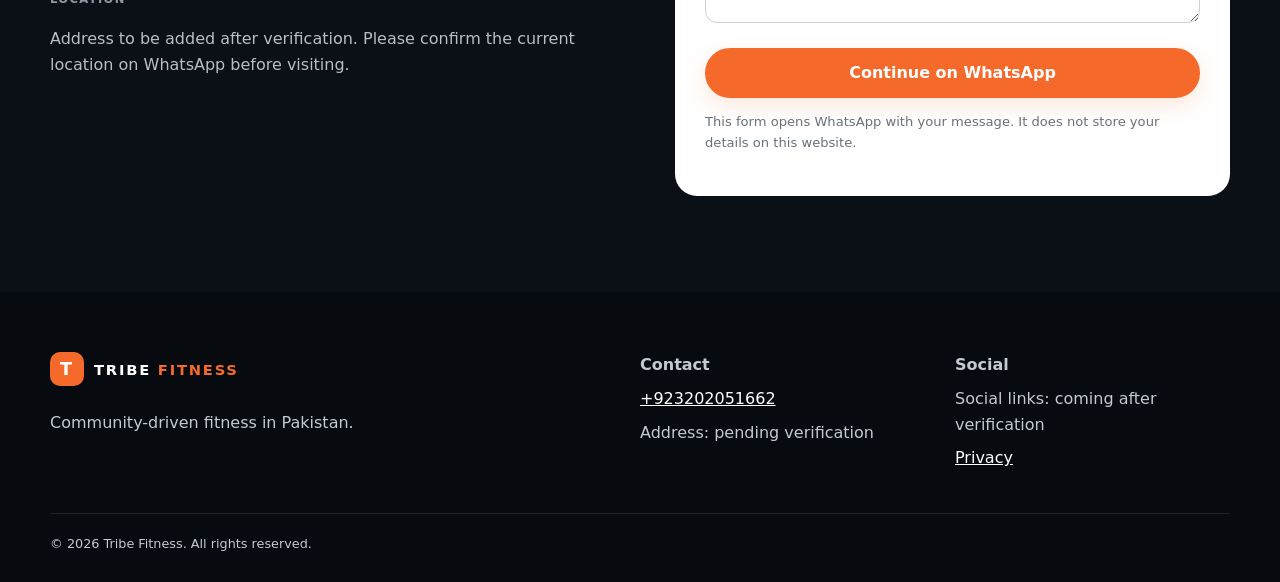
==== commit 93b3782b: "Restore original layout; keep imagery only in index.html" ====
--- a/index.html
+++ b/index.html
@@ -39,21 +39,21 @@
       <div class="actions"><a class="button wa-link" href="https://wa.me/923202051662">Join the Tribe</a><a class="button button-ghost" href="#training">Explore Training</a></div>
       <p class="micro">Membership packages, trial sessions and availability are confirmed on WhatsApp.</p>
     </div>
-    <div class="hero-art reveal" aria-label="Fitness training visual">
-      <figure class="media-frame photo-tall"><img src="https://images.unsplash.com/photo-1662045010187-80bf72e85eee?auto=format&fit=crop&w=1100&q=82" alt="Athlete training in a bright gym" width="900" height="1200" fetchpriority="high" decoding="async"><figcaption>Representative fitness imagery</figcaption></figure>
+    <div class="hero-art" aria-label="Tribe Fitness community placeholder visual">
+      <div class="photo-placeholder photo-tall has-photo"><img src="https://images.unsplash.com/photo-1662045010187-80bf72e85eee?auto=format&fit=crop&w=1000&q=82" alt="Athlete training in a gym" width="900" height="1200" fetchpriority="high" decoding="async"></div>
       <div class="hero-badge"><strong>YOUR PACE.</strong><br>YOUR PEOPLE.</div>
     </div>
   </div>
 </section>
 
-<section class="section reveal" id="about">
+<section class="section" id="about">
   <div class="container split">
     <div><p class="eyebrow">About Tribe</p><h2>Fitness is easier when you don't do it alone.</h2></div>
     <div><p>Tribe Fitness is built around a simple idea: a supportive environment can make showing up feel more natural. The focus is on training with purpose, building consistency and making progress at a pace that works for you.</p><div class="pill-row"><span>Support</span><span>Accountability</span><span>Consistency</span><span>Progress</span></div></div>
   </div>
 </section>
 
-<section class="section section-dark reveal" id="training">
+<section class="section section-dark" id="training">
   <div class="container">
     <div class="section-head"><div><p class="eyebrow">Training</p><h2>Find your way to move.</h2></div><p>Explore training options below. Current program availability and scheduling are confirmed directly on WhatsApp.</p></div>
     <div class="card-grid" id="program-grid"></div>
@@ -62,7 +62,7 @@
 
 <section class="section community" id="community">
   <div class="container community-grid">
-    <figure class="media-frame photo-wide reveal"><img src="https://images.unsplash.com/photo-1723117418183-2422c62a5a75?auto=format&fit=crop&w=1200&q=82" alt="People training alongside each other in a gym" width="1200" height="800" loading="lazy" decoding="async"><figcaption>Representative fitness imagery</figcaption></figure>
+    <div class="photo-placeholder photo-wide has-photo"><img src="https://images.unsplash.com/photo-1723117418183-2422c62a5a75?auto=format&fit=crop&w=1200&q=82" alt="People training together in a gym" width="1200" height="800" loading="lazy" decoding="async"></div>
     <div><p class="eyebrow">The Tribe Effect</p><h2>Show up for yourself. Stay for the energy.</h2><p>Training together can turn a workout into a routine you look forward to. Tribe is positioned around shared motivation, everyday accountability and steady progress—not intimidation.</p>
       <div class="feature-list"><div><b>01</b><span><strong>Train together</strong><small>Build momentum around people moving toward their own goals.</small></span></div><div><b>02</b><span><strong>Stay motivated</strong><small>A community-minded environment designed to help you keep showing up.</small></span></div><div><b>03</b><span><strong>Build consistency</strong><small>Focus on repeatable habits instead of overnight promises.</small></span></div></div>
       <div id="testimonials" hidden><!-- Activate only when authentic, approved testimonials are available. --></div>
@@ -70,19 +70,19 @@
   </div>
 </section>
 
-<section class="section journey reveal">
+<section class="section journey">
   <div class="container"><p class="eyebrow">Your First Visit</p><h2>Starting is simple.</h2><ol class="steps"><li><span>01</span><h3>Message us</h3><p>Send a WhatsApp inquiry.</p></li><li><span>02</span><h3>Share your goals</h3><p>Tell us what you want from training.</p></li><li><span>03</span><h3>Confirm your visit</h3><p>Ask about a gym visit or trial session.</p></li><li><span>04</span><h3>Start training</h3><p>Choose the next step that suits you.</p></li></ol></div>
 </section>
 
-<section class="section section-soft reveal" id="gallery">
-  <div class="container"><div class="section-head"><div><p class="eyebrow">Gallery</p><h2>A feel for the space.</h2></div><p>Representative fitness imagery is used for visual context. It is not presented as Tribe Fitness premises or members; authentic brand photography can replace it later.</p></div><div class="gallery-grid" id="gallery-grid"></div></div>
+<section class="section section-soft" id="gallery">
+  <div class="container"><div class="section-head"><div><p class="eyebrow">Gallery</p><h2>A feel for the space.</h2></div><p>Representative fitness images are shown for visual context; authentic Tribe Fitness photography can replace them later.</p></div><div class="gallery-grid" id="gallery-grid"></div></div>
 </section>
 
-<section class="section cta-section reveal">
+<section class="section cta-section">
   <div class="container cta-box"><div><p class="eyebrow">Ready when you are</p><h2>Come train with the Tribe.</h2><p>Packages aur availability WhatsApp par confirm karein.</p></div><a class="button button-light wa-link" href="https://wa.me/923202051662">Ask on WhatsApp</a></div>
 </section>
 
-<section class="section reveal" id="faq">
+<section class="section" id="faq">
   <div class="container narrow"><p class="eyebrow">FAQ</p><h2>Good questions. Clear answers.</h2><div id="faq-list" class="faq-list"></div></div>
 </section>
 
--- a/assets/css/styles.css
+++ b/assets/css/styles.css
@@ -1,2 +1,4 @@
 :root{--ink:#0b1017;--ink-2:#131a23;--cream:#f6f1e8;--paper:#fffaf2;--orange:#f56a2a;--orange-dark:#d94f14;--muted:#69717c;--line:rgba(11,16,23,.14);--radius:22px;--shadow:0 20px 60px rgba(11,16,23,.12);--max:1180px}*{box-sizing:border-box}html{scroll-behavior:smooth}body{margin:0;background:var(--paper);color:var(--ink);font-family:Inter,ui-sans-serif,system-ui,-apple-system,BlinkMacSystemFont,"Segoe UI",sans-serif;line-height:1.6}body.nav-open{overflow:hidden}a{color:inherit}button,input,select,textarea{font:inherit}.container{width:min(calc(100% - 40px),var(--max));margin-inline:auto}.narrow{max-width:820px}.skip-link{position:fixed;left:16px;top:-100px;z-index:1000;background:#fff;padding:10px 14px}.skip-link:focus{top:16px}.site-header{position:sticky;top:0;z-index:50;background:rgba(11,16,23,.94);color:#fff;backdrop-filter:blur(12px);border-bottom:1px solid rgba(255,255,255,.08)}.nav-wrap{min-height:76px;display:flex;align-items:center;justify-content:space-between;gap:24px}.brand{display:inline-flex;align-items:center;gap:10px;text-decoration:none;font-size:.92rem;letter-spacing:.12em;font-weight:800}.brand b{color:var(--orange)}.brand-mark{display:grid;place-items:center;width:34px;height:34px;background:var(--orange);color:#fff;border-radius:10px;font-size:1.1rem}.site-nav{display:flex;align-items:center;gap:24px}.site-nav>a:not(.button){text-decoration:none;color:#dce0e5;font-size:.9rem}.site-nav>a:hover{color:#fff}.nav-toggle{display:none;background:none;border:0;color:#fff;padding:10px}.nav-toggle span:not(.sr-only){display:block;width:24px;height:2px;background:currentColor;margin:5px}.button{display:inline-flex;justify-content:center;align-items:center;min-height:50px;padding:0 22px;border:2px solid var(--orange);border-radius:999px;background:var(--orange);color:#fff;text-decoration:none;font-weight:800;cursor:pointer;transition:.2s}.button:hover{background:var(--orange-dark);border-color:var(--orange-dark);transform:translateY(-1px)}.button-small{min-height:42px;padding-inline:18px}.button-ghost{background:transparent;color:var(--ink);border-color:var(--ink)}.button-ghost:hover{background:var(--ink);border-color:var(--ink);color:#fff}.button-light{background:#fff;color:var(--ink);border-color:#fff}.hero{overflow:hidden;padding:78px 0 88px;background:radial-gradient(circle at 85% 20%,rgba(245,106,42,.14),transparent 28%),var(--cream)}.hero-grid{display:grid;grid-template-columns:1.08fr .92fr;align-items:center;gap:70px}.eyebrow{margin:0 0 12px;color:var(--orange-dark);text-transform:uppercase;letter-spacing:.16em;font-size:.78rem;font-weight:900}.hero h1,.section h2{margin:0;letter-spacing:-.045em;line-height:1.02}.hero h1{max-width:760px;font-size:clamp(3.5rem,7vw,6.8rem)}.hero h1 em{display:block;color:var(--orange);font-style:normal}.lead{max-width:640px;font-size:1.18rem;color:#414a55}.actions{display:flex;gap:12px;flex-wrap:wrap;margin:28px 0 12px}.micro{font-size:.82rem;color:var(--muted)}.hero-art{position:relative;min-height:520px}.photo-placeholder{position:relative;display:grid;place-items:center;overflow:hidden;border-radius:var(--radius);background:linear-gradient(145deg,#202936,#0d131b);color:#fff;text-align:center;box-shadow:var(--shadow)}.photo-placeholder:before{content:"PLACEHOLDER";position:absolute;top:18px;left:18px;padding:5px 8px;border:1px solid rgba(255,255,255,.45);border-radius:999px;font-size:.62rem;letter-spacing:.15em}.photo-placeholder:after{content:"";position:absolute;width:160px;height:160px;border:42px solid var(--orange);border-radius:50%;opacity:.16}.photo-placeholder span{position:relative;z-index:1;font-weight:800}.photo-tall{height:520px}.hero-badge{position:absolute;right:-24px;bottom:36px;background:var(--orange);color:#fff;padding:18px 22px;transform:rotate(-3deg);font-size:.86rem;letter-spacing:.08em;box-shadow:var(--shadow)}.section{padding:96px 0}.section h2{font-size:clamp(2.4rem,5vw,4.6rem);max-width:780px}.split{display:grid;grid-template-columns:1fr 1fr;gap:70px;align-items:start}.split>div:last-child{font-size:1.1rem;color:#404852}.pill-row{display:flex;flex-wrap:wrap;gap:8px;margin-top:24px}.pill-row span{border:1px solid var(--line);border-radius:999px;padding:8px 12px;color:var(--ink);font-size:.82rem;font-weight:700}.section-dark{background:var(--ink);color:#fff}.section-dark .eyebrow{color:#ff8b55}.section-head{display:flex;justify-content:space-between;gap:40px;align-items:end;margin-bottom:44px}.section-head>p{max-width:480px;color:#69717c}.section-dark .section-head>p{color:#aeb6c1}.card-grid{display:grid;grid-template-columns:repeat(3,1fr);gap:16px}.training-card{min-height:260px;padding:28px;border:1px solid rgba(255,255,255,.12);border-radius:var(--radius);background:var(--ink-2);display:flex;flex-direction:column}.training-card .num{color:var(--orange);font-weight:900}.training-card h3{margin:auto 0 8px;font-size:1.5rem}.training-card p{color:#aeb6c1;margin:0}.training-card a{margin-top:20px;color:#fff;font-weight:800}.community-grid{display:grid;grid-template-columns:.9fr 1.1fr;gap:70px;align-items:center}.photo-wide{height:600px}.feature-list{margin-top:30px;border-top:1px solid var(--line)}.feature-list>div{display:flex;gap:20px;padding:20px 0;border-bottom:1px solid var(--line)}.feature-list b{color:var(--orange)}.feature-list span{display:grid}.feature-list small{color:var(--muted)}.journey{background:var(--cream)}.steps{list-style:none;padding:0;margin:46px 0 0;display:grid;grid-template-columns:repeat(4,1fr);gap:1px;background:var(--line)}.steps li{background:var(--cream);padding:26px}.steps span{color:var(--orange-dark);font-weight:900}.steps h3{font-size:1.15rem;margin:44px 0 4px}.steps p{margin:0;color:var(--muted);font-size:.9rem}.section-soft{background:#eee8df}.gallery-grid{columns:3;column-gap:14px}.gallery-item{width:100%;margin:0 0 14px;padding:0;border:0;background:none;cursor:pointer;break-inside:avoid}.gallery-item .photo-placeholder{height:260px;box-shadow:none}.gallery-item:nth-child(2n) .photo-placeholder{height:360px}.gallery-item:focus-visible{outline:3px solid var(--orange);outline-offset:4px}.cta-section{background:var(--orange);color:#fff}.cta-box{display:flex;align-items:center;justify-content:space-between;gap:40px}.cta-section .eyebrow{color:#2c1308}.cta-section h2{max-width:650px}.faq-list{margin-top:42px}.faq-item{border-top:1px solid var(--line)}.faq-item:last-child{border-bottom:1px solid var(--line)}.faq-item button{width:100%;padding:22px 0;border:0;background:none;text-align:left;font-weight:800;display:flex;justify-content:space-between;gap:20px;cursor:pointer}.faq-answer{padding:0 0 22px;color:var(--muted)}.contact-grid{display:grid;grid-template-columns:1fr 1fr;gap:70px}.contact-number{display:grid;margin-top:32px}.contact-number span,.address-note strong{font-size:.72rem;letter-spacing:.12em;text-transform:uppercase;color:#8e98a5}.contact-number a{font-size:1.6rem;color:#fff;font-weight:800}.address-note{margin-top:28px;padding-top:22px;border-top:1px solid rgba(255,255,255,.12);color:#b6bec8}.contact-form{padding:30px;border-radius:var(--radius);background:#fff;color:var(--ink)}.contact-form h3{margin-top:0;font-size:1.5rem}.contact-form label{display:block;margin:16px 0 6px;font-weight:800;font-size:.86rem}.contact-form input,.contact-form select,.contact-form textarea{width:100%;border:1px solid #cdd1d5;border-radius:12px;padding:12px;background:#fff;color:var(--ink)}.contact-form .button{width:100%;margin-top:18px}.site-footer{padding:60px 0 28px;background:#070a0f;color:#c4cad1}.footer-grid{display:grid;grid-template-columns:2fr 1fr 1fr;gap:40px}.footer-grid>div{display:flex;flex-direction:column;gap:8px}.footer-grid a{color:#fff}.footer-bottom{border-top:1px solid rgba(255,255,255,.1);margin-top:42px;padding-top:20px;font-size:.8rem}.mobile-wa{display:none}.sr-only{position:absolute;width:1px;height:1px;padding:0;margin:-1px;overflow:hidden;clip:rect(0,0,0,0);white-space:nowrap;border:0}:focus-visible{outline:3px solid var(--orange);outline-offset:3px}dialog{width:min(90vw,760px);border:0;border-radius:var(--radius);padding:18px;background:var(--ink);color:#fff}dialog::backdrop{background:rgba(0,0,0,.78)}.lightbox-close{float:right;border:0;background:none;color:#fff;font-size:2rem;cursor:pointer}#lightbox-content{clear:both}.lightbox-placeholder{height:65vh;box-shadow:none}
-@media(max-width:900px){.nav-toggle{display:block}.site-nav{display:none;position:fixed;inset:76px 0 auto 0;background:var(--ink);padding:24px 20px 36px;flex-direction:column;align-items:stretch}.site-nav.open{display:flex}.hero-grid,.split,.community-grid,.contact-grid{grid-template-columns:1fr}.hero-art{min-height:auto}.photo-tall{height:400px}.hero-badge{right:10px}.card-grid{grid-template-columns:1fr 1fr}.steps{grid-template-columns:1fr 1fr}.photo-wide{height:420px}.gallery-grid{columns:2}.footer-grid{grid-template-columns:1fr 1fr}.section-head{align-items:start;flex-direction:column}.mobile-wa{display:flex;position:fixed;right:16px;bottom:16px;z-index:40;background:var(--orange);color:#fff;text-decoration:none;font-weight:900;border-radius:999px;padding:12px 18px;box-shadow:var(--shadow)}}@media(max-width:600px){.container{width:min(calc(100% - 28px),var(--max))}.hero{padding:54px 0 64px}.hero h1{font-size:clamp(3rem,15vw,4.5rem)}.section{padding:70px 0}.card-grid,.steps,.footer-grid{grid-template-columns:1fr}.gallery-grid{columns:1}.cta-box{align-items:flex-start;flex-direction:column}.photo-tall{height:340px}.photo-wide{height:360px}.steps li{padding:22px}.steps h3{margin-top:24px}}@media(prefers-reduced-motion:reduce){html{scroll-behavior:auto}*,*:before,*:after{transition:none!important}}+@media(max-width:900px){.nav-toggle{display:block}.site-nav{display:none;position:fixed;inset:76px 0 auto 0;background:var(--ink);padding:24px 20px 36px;flex-direction:column;align-items:stretch}.site-nav.open{display:flex}.hero-grid,.split,.community-grid,.contact-grid{grid-template-columns:1fr}.hero-art{min-height:auto}.photo-tall{height:400px}.hero-badge{right:10px}.card-grid{grid-template-columns:1fr 1fr}.steps{grid-template-columns:1fr 1fr}.photo-wide{height:420px}.gallery-grid{columns:2}.footer-grid{grid-template-columns:1fr 1fr}.section-head{align-items:start;flex-direction:column}.mobile-wa{display:flex;position:fixed;right:16px;bottom:16px;z-index:40;background:var(--orange);color:#fff;text-decoration:none;font-weight:900;border-radius:999px;padding:12px 18px;box-shadow:var(--shadow)}}@media(max-width:600px){.container{width:min(calc(100% - 28px),var(--max))}.hero{padding:54px 0 64px}.hero h1{font-size:clamp(3rem,15vw,4.5rem)}.section{padding:70px 0}.card-grid,.steps,.footer-grid{grid-template-columns:1fr}.gallery-grid{columns:1}.cta-box{align-items:flex-start;flex-direction:column}.photo-tall{height:340px}.photo-wide{height:360px}.steps li{padding:22px}.steps h3{margin-top:24px}}@media(prefers-reduced-motion:reduce){html{scroll-behavior:auto}*,*:before,*:after{transition:none!important}}
+/* Visual upgrade: responsive photography + motion */
+.media-frame{position:relative;margin:0;overflow:hidden;border-radius:var(--radius);background:var(--ink);box-shadow:var(--shadow)}.media-frame img{width:100%;height:100%;display:block;object-fit:cover;transition:transform .7s cubic-bezier(.2,.7,.2,1)}.media-frame:hover img{transform:scale(1.035)}.media-frame figcaption{position:absolute;left:14px;bottom:14px;padding:6px 10px;border-radius:999px;background:rgba(11,16,23,.72);color:#fff;font-size:.68rem;letter-spacing:.05em;backdrop-filter:blur(8px)}.gallery-media{position:relative;display:block;overflow:hidden;border-radius:18px;background:#111}.gallery-media img{display:block;width:100%;height:280px;object-fit:cover;transition:transform .55s ease,filter .55s ease}.gallery-item:nth-child(2n) .gallery-media img{height:380px}.gallery-media>span{position:absolute;left:14px;bottom:14px;padding:7px 10px;border-radius:999px;background:rgba(11,16,23,.72);color:#fff;font-size:.76rem;font-weight:800;backdrop-filter:blur(8px)}.gallery-item:hover img{transform:scale(1.04);filter:brightness(.88)}.lightbox-image{display:block;max-width:100%;max-height:72vh;margin:auto;border-radius:14px}.hero-copy>*{animation:heroIn .7s both}.hero-copy>*:nth-child(2){animation-delay:.08s}.hero-copy>*:nth-child(3){animation-delay:.16s}.hero-copy>*:nth-child(4){animation-delay:.24s}.hero-copy>*:nth-child(5){animation-delay:.32s}@keyframes heroIn{from{opacity:0;transform:translateY(18px)}to{opacity:1;transform:none}}.reveal{opacity:0;transform:translateY(26px);transition:opacity .7s ease,transform .7s cubic-bezier(.2,.7,.2,1)}.reveal.is-visible{opacity:1;transform:none}.training-card{transition:transform .25s ease,border-color .25s ease,background .25s ease}.training-card:hover{transform:translateY(-6px);border-color:rgba(245,106,42,.55);background:#18212c}.button{box-shadow:0 8px 22px rgba(245,106,42,.16)}.site-header{transition:box-shadow .25s ease}.hero-art:after{content:"";position:absolute;inset:8% -10% -8% 22%;z-index:-1;border-radius:50%;background:radial-gradient(circle,rgba(245,106,42,.24),transparent 66%)}@media(max-width:900px){.hero-grid{grid-template-columns:minmax(0,1fr);gap:42px}.hero-copy{max-width:720px}.hero-art{width:100%;max-width:720px}.site-nav{max-height:calc(100vh - 76px);overflow:auto}.media-frame.photo-tall{height:min(68vh,560px)}.media-frame.photo-wide{height:min(62vh,520px)}}@media(max-width:600px){.hero h1{font-size:clamp(3rem,14vw,4.35rem)}.hero .lead{font-size:1.05rem}.actions .button{flex:1;min-width:150px}.media-frame.photo-tall{height:440px}.media-frame.photo-wide{height:400px}.gallery-media img,.gallery-item:nth-child(2n) .gallery-media img{height:360px}.mobile-wa{left:14px;right:14px;justify-content:center}.site-footer{padding-bottom:92px}}@media(prefers-reduced-motion:reduce){.hero-copy>*{animation:none}.reveal{opacity:1;transform:none}.media-frame img,.gallery-media img{transition:none}}
